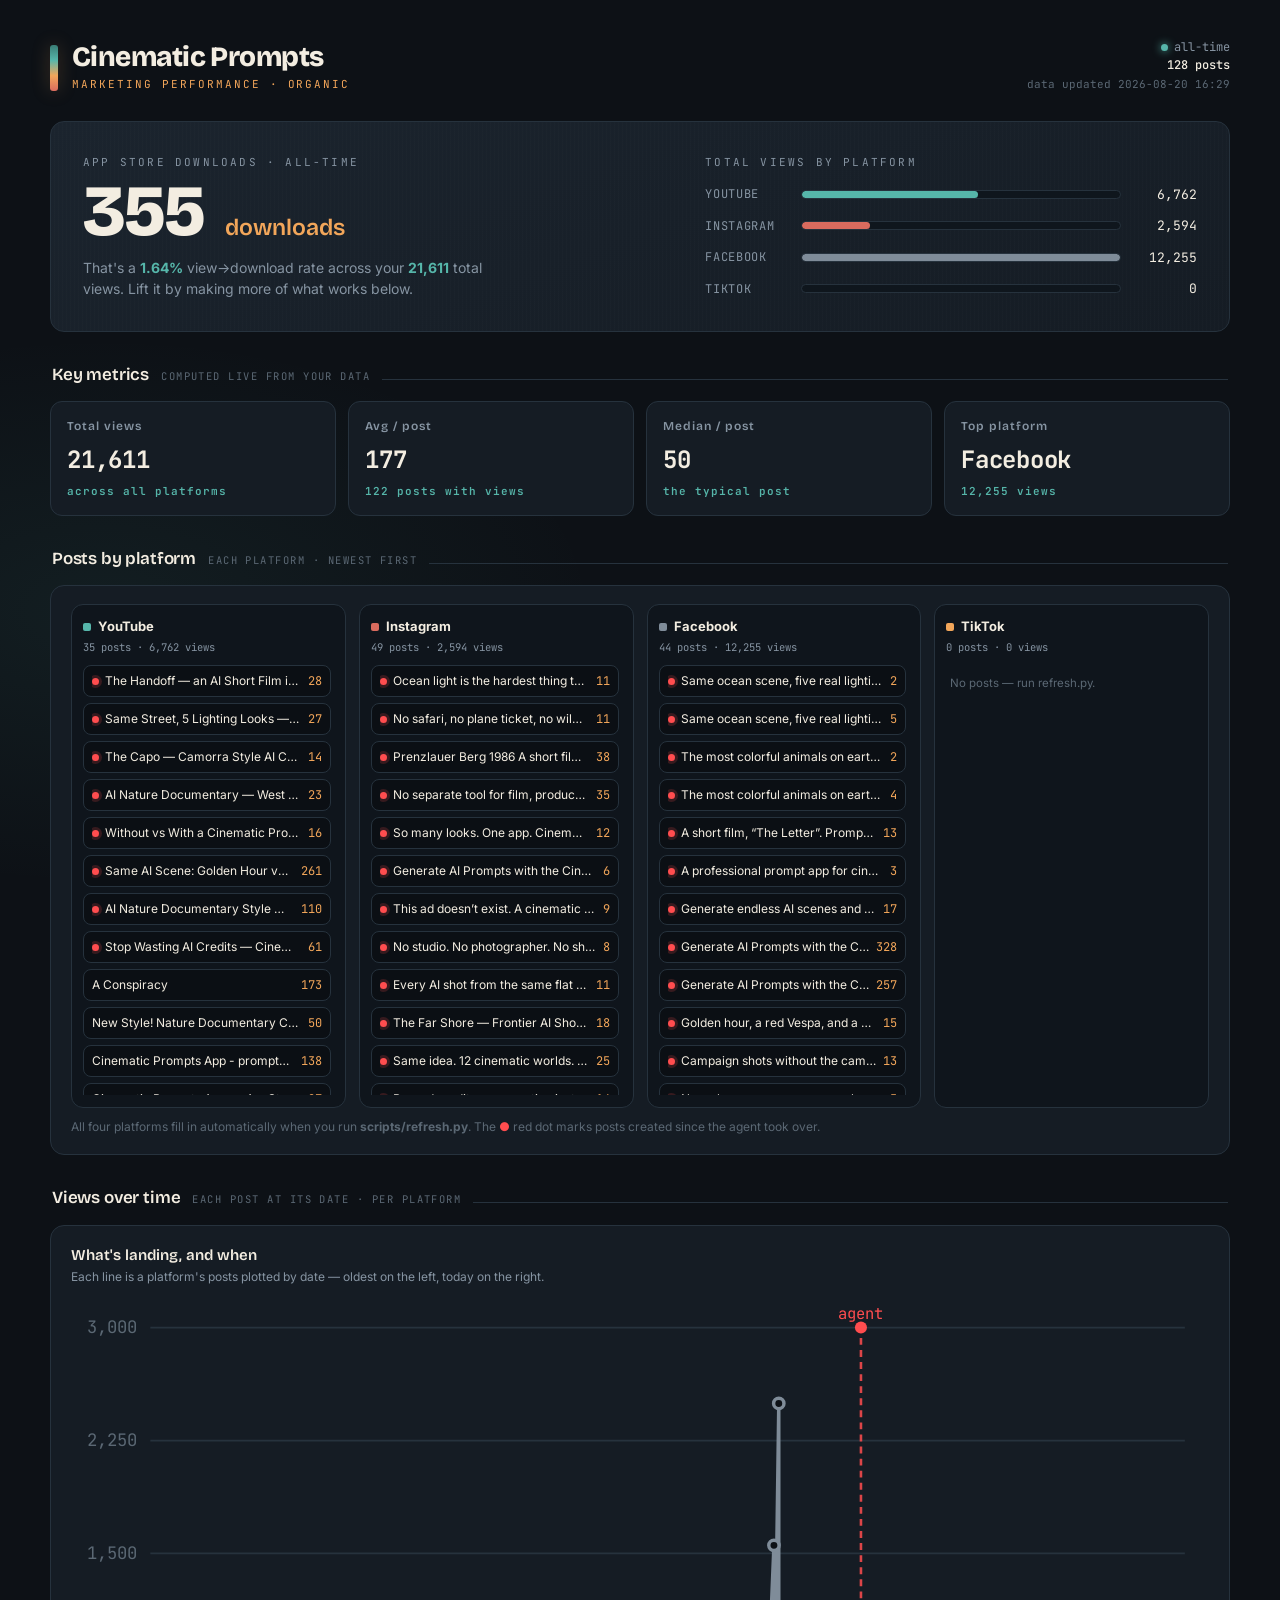
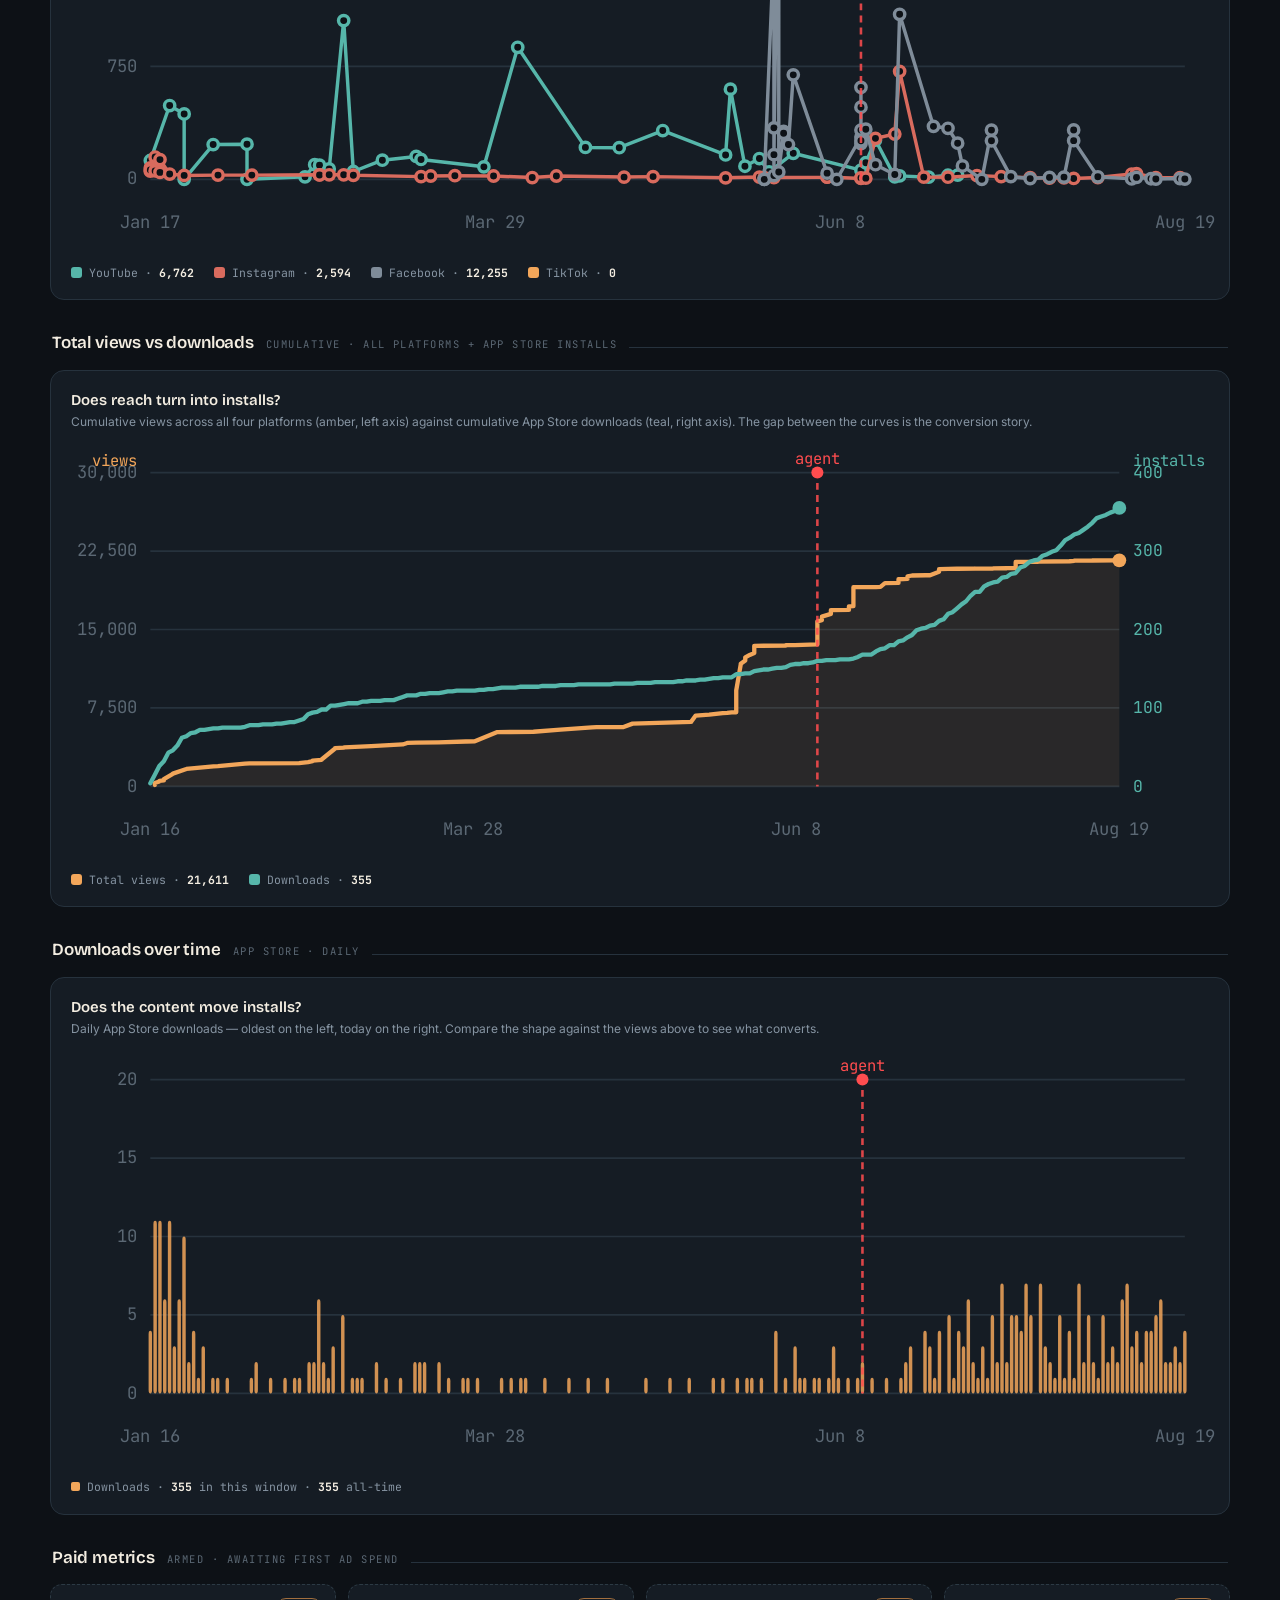
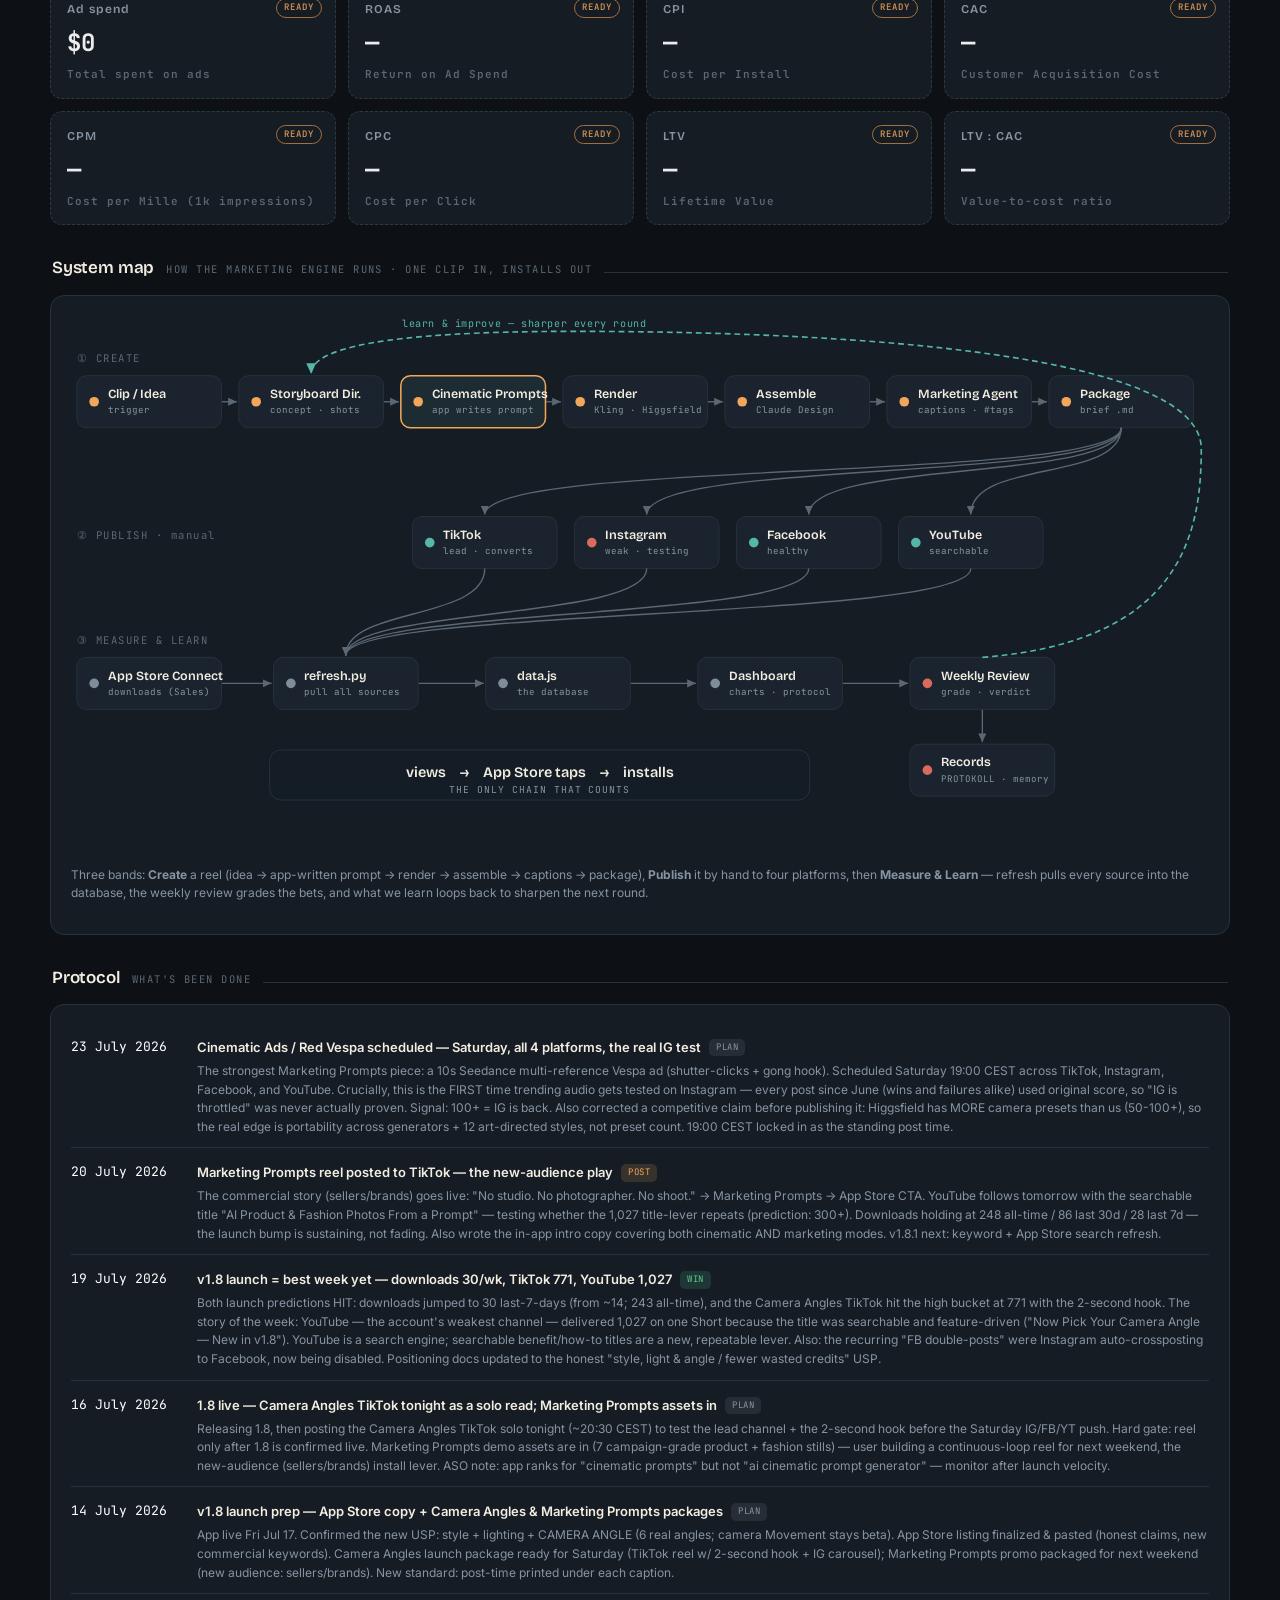
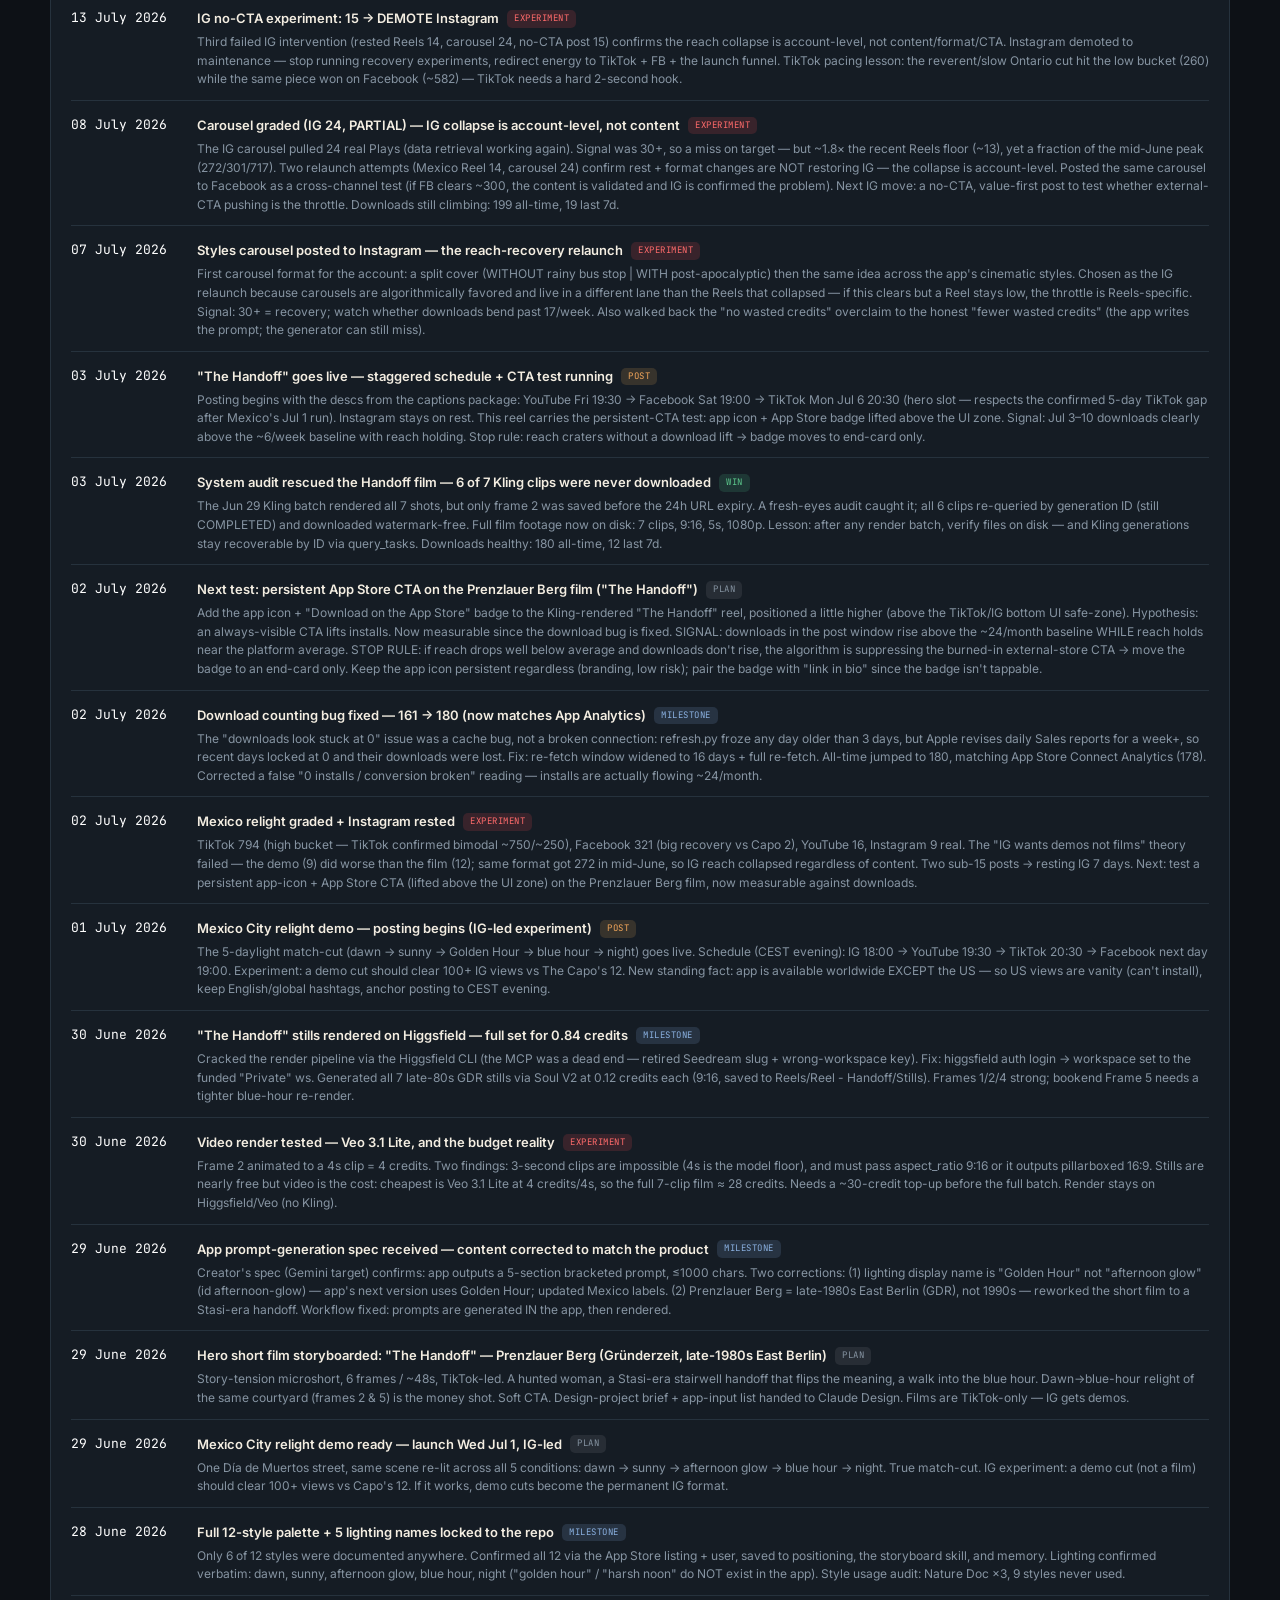
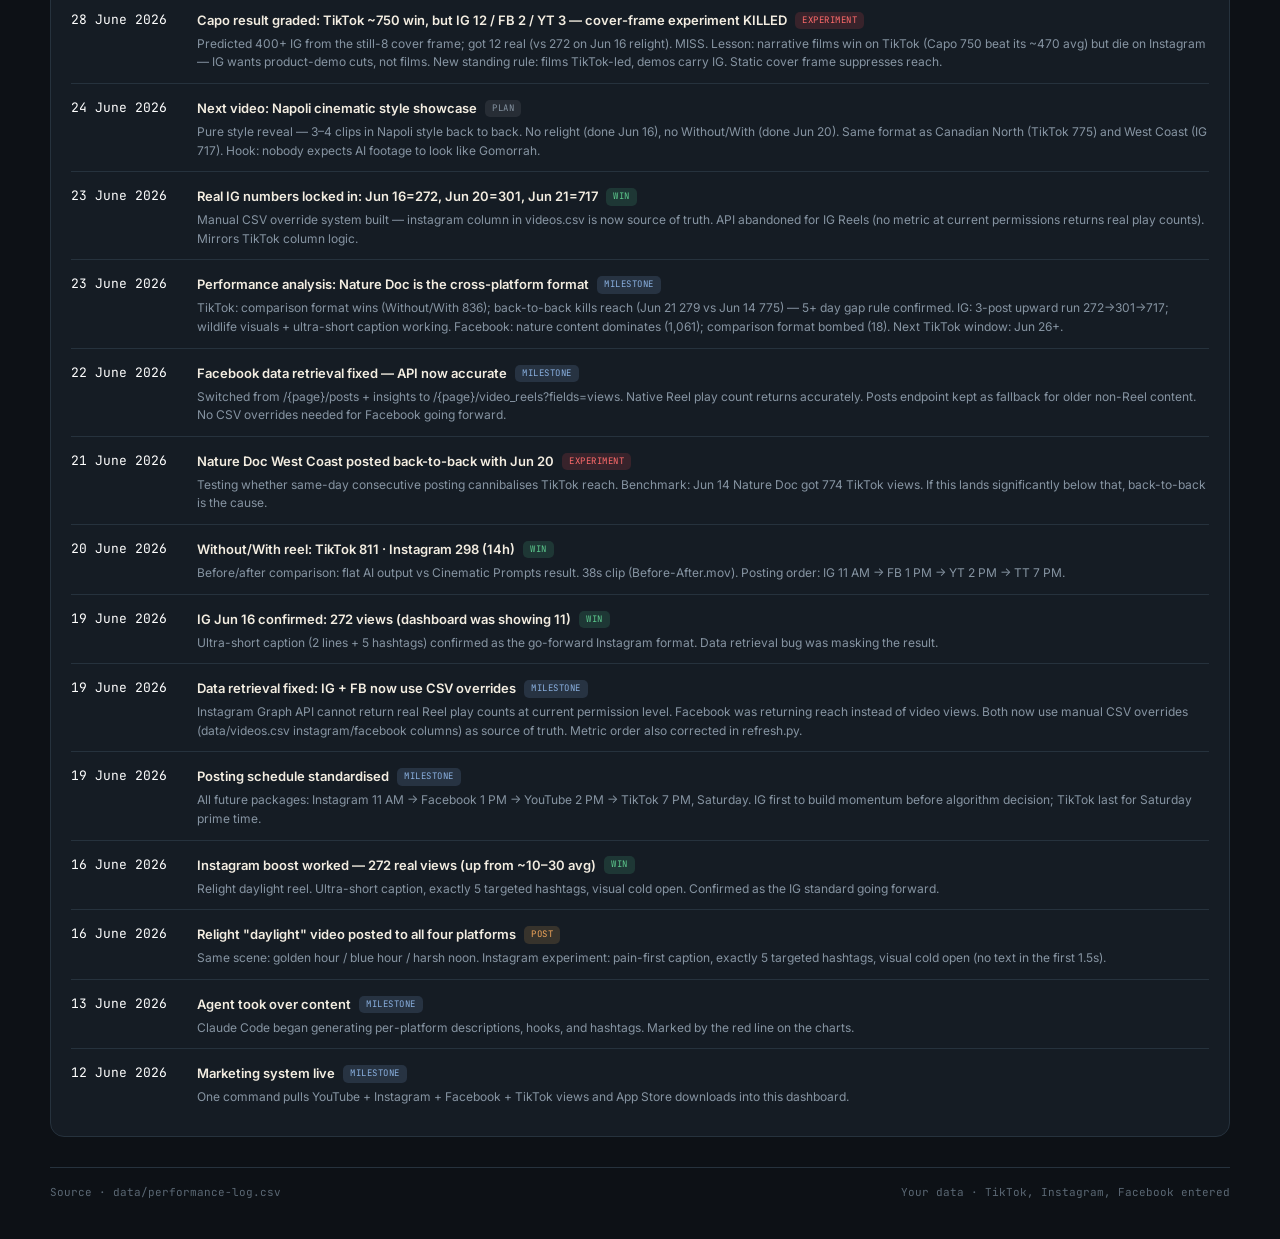
==== dashboard/index.html @ be72d5ee "Add README, test harness, eval loop; fix data-loss and gate bugs Repo groundwork: - README aimed at " ====
<!DOCTYPE html>
<html lang="en">
<head>
<meta charset="UTF-8">
<meta name="viewport" content="width=device-width, initial-scale=1.0">
<title>Cinematic Prompts — Marketing Performance</title>
<link rel="preconnect" href="https://fonts.googleapis.com">
<link rel="preconnect" href="https://fonts.gstatic.com" crossorigin>
<link href="https://fonts.googleapis.com/css2?family=Bricolage+Grotesque:opsz,wght@12..96,400;12..96,600;12..96,800&family=Inter:wght@400;500;600&family=JetBrains+Mono:wght@400;500;700&display=swap" rel="stylesheet">
<style>
  :root{
    --bg:#0d1116;--panel:#151c24;--panel-2:#1b242e;--line:#26323d;
    --ink:#f3ede1;--muted:#8694a2;--faint:#5b6874;
    --amber:#f2a65a;--amber-dim:#bb7e43;--teal:#56b6aa;--teal-dim:#3a7d75;
    --rose:#d96b5e;--grey:#7f8c99;
    --grade-1:#3a7d75;--grade-2:#56b6aa;--grade-3:#f2a65a;--grade-4:#d96b5e;
    --r:14px;
  }
  *{box-sizing:border-box;margin:0;padding:0}
  html{-webkit-text-size-adjust:100%}
  body{
    background:
      radial-gradient(1200px 600px at 78% -10%, rgba(242,166,90,.10), transparent 60%),
      radial-gradient(900px 500px at 8% 8%, rgba(86,182,170,.08), transparent 55%),
      var(--bg);
    color:var(--ink);font-family:"Inter",system-ui,sans-serif;line-height:1.5;
    min-height:100vh;padding:clamp(16px,3vw,40px);
  }
  .wrap{max-width:1180px;margin:0 auto}

  .topbar{display:flex;align-items:flex-end;justify-content:space-between;flex-wrap:wrap;gap:18px;margin-bottom:28px}
  .brand{display:flex;align-items:center;gap:14px}
  .grade-strip{width:8px;height:46px;border-radius:3px;background:linear-gradient(var(--grade-1),var(--grade-2),var(--grade-3),var(--grade-4));box-shadow:0 0 18px rgba(242,166,90,.25)}
  .brand h1{font-family:"Bricolage Grotesque",sans-serif;font-weight:800;font-size:clamp(20px,3vw,28px);letter-spacing:-.02em;line-height:1}
  .brand .sub{font-family:"JetBrains Mono",monospace;font-size:11px;letter-spacing:.18em;text-transform:uppercase;color:var(--amber);margin-top:5px}
  .range{font-family:"JetBrains Mono",monospace;font-size:12px;color:var(--muted);text-align:right}
  .range b{color:var(--ink);font-weight:500}
  .range .dot{display:inline-block;width:7px;height:7px;border-radius:50%;background:var(--teal);margin-right:6px;box-shadow:0 0 8px var(--teal)}

  .hero{background:linear-gradient(160deg,var(--panel-2),var(--panel));border:1px solid var(--line);border-radius:var(--r);padding:clamp(20px,3vw,32px);margin-bottom:18px;position:relative;overflow:hidden}
  .hero::after{content:"";position:absolute;inset:0;background:repeating-linear-gradient(90deg,transparent,transparent 3px,rgba(255,255,255,.012) 3px,rgba(255,255,255,.012) 4px);pointer-events:none}
  .hero-grid{display:grid;grid-template-columns:1.2fr 1fr;gap:32px;align-items:center;position:relative;z-index:1}
  .hero-label{font-family:"JetBrains Mono",monospace;font-size:11px;letter-spacing:.2em;text-transform:uppercase;color:var(--muted);margin-bottom:8px}
  .hero-big{font-family:"Bricolage Grotesque",sans-serif;font-weight:800;font-size:clamp(40px,7vw,72px);line-height:.92;letter-spacing:-.03em;display:flex;align-items:baseline;gap:.3em}
  .dl-input{width:auto;min-width:2ch;background:transparent;border:none;border-bottom:2px dashed var(--amber-dim);color:var(--ink);font-family:inherit;font-weight:800;font-size:1em;letter-spacing:-.03em;padding:0 .05em 2px;outline:none;field-sizing:content;max-width:5ch}
  .dl-input:focus{border-bottom-color:var(--amber)}
  .hero-big .unit{font-size:.32em;color:var(--amber);font-weight:600;letter-spacing:0}
  .hero-note{color:var(--muted);font-size:14px;margin-top:12px;max-width:46ch}
  .hero-note b{color:var(--teal)}
  .hero-note .viral{color:var(--amber)}
  .meter{display:flex;flex-direction:column;gap:12px}
  .meter-row{display:grid;grid-template-columns:84px 1fr 64px;align-items:center;gap:12px}
  .meter-row .name{font-family:"JetBrains Mono",monospace;font-size:12px;color:var(--muted);text-transform:uppercase;letter-spacing:.06em}
  .track{height:9px;border-radius:6px;background:#0f161d;border:1px solid var(--line);overflow:hidden;position:relative}
  .fill{height:100%;width:0;border-radius:6px;transition:width .7s cubic-bezier(.2,.7,.2,1)}
  .meter-row .val{font-family:"JetBrains Mono",monospace;font-size:13px;text-align:right;color:var(--ink)}

  .head{display:flex;align-items:baseline;gap:12px;margin:30px 2px 14px;flex-wrap:wrap}
  .head h2{font-family:"Bricolage Grotesque",sans-serif;font-weight:600;font-size:17px;letter-spacing:-.01em}
  .head .tag{font-family:"JetBrains Mono",monospace;font-size:10.5px;letter-spacing:.14em;text-transform:uppercase;color:var(--faint)}
  .head .rule{flex:1;height:1px;background:var(--line);min-width:20px}

  .kpis{display:grid;grid-template-columns:repeat(4,1fr);gap:12px}
  .kpi{background:var(--panel);border:1px solid var(--line);border-radius:12px;padding:15px 16px;position:relative}
  .kpi .k{font-size:12px;color:var(--muted)}
  .kpi .v{font-family:"JetBrains Mono",monospace;font-weight:700;font-size:24px;margin-top:7px;letter-spacing:-.01em}
  .kpi .d{font-family:"JetBrains Mono",monospace;font-size:11px;margin-top:5px;color:var(--teal)}
  .kpi.armed{border-style:dashed;border-color:#2c3a44}
  .kpi.armed .v{color:#ececec}
  .badge{font-family:"JetBrains Mono",monospace;font-size:9px;letter-spacing:.12em;text-transform:uppercase;color:var(--amber);border:1px solid var(--amber-dim);border-radius:20px;padding:2px 7px;position:absolute;top:13px;right:13px;opacity:.85}

  /* table */
  .card{background:var(--panel);border:1px solid var(--line);border-radius:var(--r);padding:18px 20px}
  .tbl-wrap{overflow-x:auto}
  table{width:100%;border-collapse:collapse;min-width:560px}
  th{font-family:"JetBrains Mono",monospace;font-size:10.5px;letter-spacing:.08em;text-transform:uppercase;color:var(--muted);text-align:right;padding:0 8px 10px;font-weight:500}
  th.lbl{text-align:left}
  th .swatch{display:inline-block;width:8px;height:8px;border-radius:2px;margin-right:6px;vertical-align:middle}
  td{padding:4px 8px;border-top:1px solid var(--line)}
  td.lbl{font-size:13px;color:var(--ink);white-space:nowrap}
  td input{width:84px;background:#0f161d;border:1px solid var(--line);border-radius:7px;color:var(--ink);font-family:"JetBrains Mono",monospace;font-size:13px;text-align:right;padding:6px 8px;outline:none}
  td input:focus{border-color:var(--amber);background:#121a22}
  td input.txt{width:128px;text-align:left;font-family:"Inter",sans-serif;font-size:12.5px}
  td input.dt{width:140px;font-family:"JetBrains Mono",monospace;font-size:11.5px;color-scheme:dark}
  td.rm{text-align:center;width:30px}
  .rmbtn{background:none;border:none;color:var(--faint);font-size:16px;cursor:pointer;line-height:1;padding:4px}
  .rmbtn:hover{color:var(--rose)}
  tfoot td{border-top:2px solid var(--line);padding-top:10px;font-family:"JetBrains Mono",monospace;font-weight:700;font-size:13px;text-align:right;color:var(--amber)}
  tfoot td.lbl{color:var(--muted);font-weight:500;text-align:left;letter-spacing:.06em;text-transform:uppercase;font-size:11px}
  .tbl-actions{display:flex;gap:10px;margin-top:14px;flex-wrap:wrap}
  .btn{font-family:"JetBrains Mono",monospace;font-size:12px;letter-spacing:.04em;background:#0f161d;border:1px solid var(--line);color:var(--ink);border-radius:8px;padding:8px 14px;cursor:pointer;transition:border-color .15s,color .15s}
  .btn:hover{border-color:var(--amber);color:var(--amber)}
  .btn.ghost:hover{border-color:var(--teal);color:var(--teal)}
  .hint{font-size:12px;color:var(--faint);margin-top:10px}

  /* ---- per-platform columns ---- */
  .platforms{display:grid;grid-template-columns:repeat(4,1fr);gap:13px}
  .platform-col{background:#0f151c;border:1px solid var(--line);border-radius:12px;padding:12px 11px;min-width:0;display:flex;flex-direction:column}
  .platform-col .swatch{display:inline-block;width:8px;height:8px;border-radius:2px;margin-right:7px;vertical-align:middle}
  .pc-head{font-weight:700;font-size:13px;color:var(--ink);display:flex;align-items:center}
  .pc-total{font-family:"JetBrains Mono",monospace;font-size:10.5px;color:var(--muted);margin:3px 0 10px}
  .pc-list{display:flex;flex-direction:column;gap:6px;max-height:430px;overflow-y:auto;padding-right:3px}
  .pc-list::-webkit-scrollbar{width:7px}
  .pc-list::-webkit-scrollbar-thumb{background:var(--line);border-radius:4px}
  .pc-row{display:flex;align-items:center;justify-content:space-between;gap:7px;background:#0b0f14;border:1px solid var(--line);border-radius:8px;padding:6px 8px}
  .pc-name{font-size:12px;color:var(--ink);overflow:hidden;text-overflow:ellipsis;white-space:nowrap;min-width:0}
  .claude-dot{display:inline-block;width:7px;height:7px;border-radius:50%;background:#ff4d4f;margin-right:6px;flex:none;box-shadow:0 0 0 3px rgba(255,77,79,.18)}
  .pc-views{font-family:"JetBrains Mono",monospace;font-size:12px;color:var(--amber);flex:none}
  .pc-empty{font-size:11.5px;color:var(--faint);padding:10px 4px;line-height:1.5}
  .pc-row.tt{flex-wrap:wrap;gap:5px}
  .pc-row.tt input{background:#0f161d;border:1px solid var(--line);border-radius:6px;color:var(--ink);font-family:"Inter",sans-serif;font-size:11.5px;padding:5px 6px;outline:none}
  .pc-row.tt input:focus{border-color:var(--amber)}
  .pc-row.tt .tt-name{flex:1 1 100%;min-width:0}
  .pc-row.tt .tt-date{flex:1 1 60%;font-family:"JetBrains Mono",monospace;font-size:10.5px;color-scheme:dark}
  .pc-row.tt .tt-views{flex:1 1 28%;text-align:right;font-family:"JetBrains Mono",monospace;color:var(--amber)}
  .pc-row.tt .rmbtn{flex:none}
  @media(max-width:820px){.platforms{grid-template-columns:repeat(2,1fr)}}
  @media(max-width:480px){.platforms{grid-template-columns:1fr}}

  /* ---- protocol / activity log ---- */
  .protocol{display:flex;flex-direction:column}
  .pe{display:grid;grid-template-columns:112px 1fr;gap:14px;padding:11px 0;border-bottom:1px solid var(--line)}
  .pe:last-child{border-bottom:none}
  .pe-date{font-family:"JetBrains Mono",monospace;font-size:13px;color:#fff;padding-top:3px}
  .pe-title{font-size:13px;color:var(--ink);font-weight:600}
  .pe-detail{font-size:12px;color:var(--muted);margin-top:4px;line-height:1.55}
  .pe-tag{display:inline-block;font-family:"JetBrains Mono",monospace;font-size:9px;text-transform:uppercase;letter-spacing:.06em;padding:2px 7px;border-radius:5px;margin-left:8px;vertical-align:middle}
  .pe-tag.post{background:rgba(245,180,90,.15);color:var(--amber)}
  .pe-tag.win{background:rgba(80,200,140,.16);color:#5cc88c}
  .pe-tag.experiment{background:rgba(255,77,79,.15);color:#ff6b6b}
  .pe-tag.milestone{background:rgba(130,170,224,.16);color:#8ab0e0}
  .pe-tag.plan{background:rgba(160,160,170,.13);color:var(--muted)}

  .card h3{font-family:"Bricolage Grotesque",sans-serif;font-weight:600;font-size:15px;margin-bottom:2px}
  .card .cap{font-size:12px;color:var(--muted);margin-bottom:14px}
  .legend{display:flex;gap:20px;flex-wrap:wrap;margin-top:12px}
  .legend span{font-family:"JetBrains Mono",monospace;font-size:11.5px;color:var(--muted);display:flex;align-items:center;gap:7px}
  .legend i{width:11px;height:11px;border-radius:3px;display:inline-block;flex:none}
  .legend b{color:var(--ink);font-weight:700}
  .chart-head{display:flex;justify-content:space-between;align-items:flex-start;gap:16px;flex-wrap:wrap}
  .toggle{display:flex;align-items:center;gap:8px;font-family:"JetBrains Mono",monospace;font-size:11px;color:var(--muted);cursor:pointer;user-select:none;white-space:nowrap}
  .toggle input{appearance:none;width:34px;height:18px;background:#0f161d;border:1px solid var(--line);border-radius:20px;position:relative;cursor:pointer;transition:background .2s}
  .toggle input:checked{background:var(--amber-dim);border-color:var(--amber)}
  .toggle input::after{content:"";position:absolute;top:1px;left:1px;width:14px;height:14px;border-radius:50%;background:var(--muted);transition:transform .2s}
  .toggle input:checked::after{transform:translateX(16px);background:var(--ink)}
  svg{display:block;width:100%;overflow:visible}
  .axis{font-family:"JetBrains Mono",monospace;font-size:10px;fill:var(--faint)}
  .gridline{stroke:var(--line);stroke-width:1}

  footer{margin-top:30px;padding-top:16px;border-top:1px solid var(--line);font-family:"JetBrains Mono",monospace;font-size:11px;color:var(--faint);display:flex;justify-content:space-between;flex-wrap:wrap;gap:8px}

  .rev{opacity:0;transform:translateY(14px);transition:opacity .6s ease,transform .6s ease}
  .rev.in{opacity:1;transform:none}
  @media (max-width:880px){.hero-grid{grid-template-columns:1fr;gap:24px}.kpis{grid-template-columns:repeat(2,1fr)}}
  @media (prefers-reduced-motion:reduce){.rev{transition:none;opacity:1;transform:none}.fill{transition:none}}
</style>
</head>
<body>
<div class="wrap">

  <div class="topbar rev">
    <div class="brand">
      <div class="grade-strip"></div>
      <div><h1>Cinematic Prompts</h1><div class="sub">Marketing Performance · Organic</div></div>
    </div>
    <div class="range"><div><span class="dot"></span>all-time</div><div><b id="vidCount">10 videos</b></div><div id="updated" style="color:var(--faint);font-size:11px;margin-top:2px"></div></div>
  </div>

  <!-- HERO -->
  <div class="hero rev">
    <div class="hero-grid">
      <div>
        <div class="hero-label">App Store downloads · all-time</div>
        <div class="hero-big"><span id="dlNum">0</span><span class="unit">downloads</span></div>
        <div class="hero-note" id="heroNote">Auto-pulled from App Store Connect Sales &amp; Trends via <b>refresh.py</b> — matches the App Analytics total. Everything below is your video views; the job is turning those into downloads.</div>
      </div>
      <div>
        <div class="hero-label" style="margin-bottom:14px">Total views by platform</div>
        <div class="meter" id="meter"></div>
      </div>
    </div>
  </div>

  <!-- KPIs -->
  <div class="head rev"><h2>Key metrics</h2><span class="tag">computed live from your data</span><div class="rule"></div></div>
  <div class="kpis rev" id="kpis"></div>

  <!-- PLATFORM COLUMNS -->
  <div class="head rev"><h2>Posts by platform</h2><span class="tag">each platform · newest first</span><div class="rule"></div></div>
  <div class="card rev">
    <div class="platforms" id="platforms"></div>
    <div class="hint">All four platforms fill in automatically when you run <b>scripts/refresh.py</b>. The <span style="color:#ff4d4f">●</span> red dot marks posts created since the agent took over.</div>
  </div>

  <!-- VIEWS TIMELINE -->
  <div class="head rev"><h2>Views over time</h2><span class="tag">each post at its date · per platform</span><div class="rule"></div></div>
  <div class="card rev">
    <h3>What's landing, and when</h3>
    <div class="cap" id="tlCap">Each line is a platform's posts plotted by date — oldest on the left, today on the right.</div>
    <svg id="timeline" viewBox="0 0 660 320" role="img" aria-label="Views over time"></svg>
    <div class="legend" id="tlLegend"></div>
  </div>

  <!-- TOTAL VIEWS -->
  <div class="head rev"><h2>Total views vs downloads</h2><span class="tag">cumulative · all platforms + App Store installs</span><div class="rule"></div></div>
  <div class="card rev">
    <h3>Does reach turn into installs?</h3>
    <div class="cap">Cumulative views across all four platforms (amber, left axis) against cumulative App Store downloads (teal, right axis). The gap between the curves is the conversion story.</div>
    <svg id="totalViews" viewBox="0 0 660 240" role="img" aria-label="Total views over time"></svg>
    <div class="legend" id="tvLegend"></div>
  </div>

  <!-- DOWNLOADS TIMELINE -->
  <div class="head rev"><h2>Downloads over time</h2><span class="tag">App Store · daily</span><div class="rule"></div></div>
  <div class="card rev">
    <h3>Does the content move installs?</h3>
    <div class="cap">Daily App Store downloads — oldest on the left, today on the right. Compare the shape against the views above to see what converts.</div>
    <svg id="dlChart" viewBox="0 0 660 240" role="img" aria-label="Downloads over time"></svg>
    <div class="legend" id="dlLegend"></div>
  </div>

  <!-- PAID READINESS -->
  <div class="head rev"><h2>Paid metrics</h2><span class="tag">armed · awaiting first ad spend</span><div class="rule"></div></div>
  <div class="kpis rev" id="paidKpis"></div>

  <!-- SYSTEM MAP -->
  <div class="head rev"><h2>System map</h2><span class="tag">how the marketing engine runs · one clip in, installs out</span><div class="rule"></div></div>
  <div class="card rev" style="overflow-x:auto">
    <svg viewBox="0 0 1180 560" style="width:100%;min-width:880px;height:auto;display:block" xmlns="http://www.w3.org/2000/svg" role="img" aria-label="n8n-style system map of the marketing engine">
      <style>
        .nb{fill:var(--panel-2);stroke:var(--line);stroke-width:1}
        .nb-hi{fill:#1d2b33;stroke:var(--amber);stroke-width:1.6}
        .nt{fill:var(--ink);font-family:"Bricolage Grotesque",sans-serif;font-weight:600;font-size:13px}
        .ns{fill:var(--muted);font-family:"JetBrains Mono",monospace;font-size:9.5px}
        .lane{fill:var(--faint);font-family:"JetBrains Mono",monospace;font-size:11px;letter-spacing:.14em}
        .edge{fill:none;stroke:var(--faint);stroke-width:1.4}
        .loop{fill:none;stroke:var(--teal);stroke-width:1.7;stroke-dasharray:6 4}
        .looptxt{fill:var(--teal);font-family:"JetBrains Mono",monospace;font-size:10.5px;letter-spacing:.06em}
        .kpi{fill:var(--ink);font-family:"Bricolage Grotesque",sans-serif;font-weight:600;font-size:15px}
        .kpis{fill:var(--muted);font-family:"JetBrains Mono",monospace;font-size:10px;letter-spacing:.1em}
      </style>
      <defs>
        <marker id="arw" markerWidth="9" markerHeight="9" refX="6.5" refY="3" orient="auto"><path d="M0,0 L6.5,3 L0,6 Z" fill="var(--faint)"/></marker>
        <marker id="arwT" markerWidth="10" markerHeight="10" refX="6.5" refY="3" orient="auto"><path d="M0,0 L6.5,3 L0,6 Z" fill="var(--teal)"/></marker>
      </defs>

      <!-- lane labels -->
      <text class="lane" x="6" y="50">① CREATE</text>
      <text class="lane" x="6" y="233">② PUBLISH · manual</text>
      <text class="lane" x="6" y="342">③ MEASURE &amp; LEARN</text>

      <!-- ===== band 1: CREATE (y=64) edges first ===== -->
      <line class="edge" x1="156" y1="91" x2="172" y2="91" marker-end="url(#arw)"/>
      <line class="edge" x1="324" y1="91" x2="340" y2="91" marker-end="url(#arw)"/>
      <line class="edge" x1="492" y1="91" x2="508" y2="91" marker-end="url(#arw)"/>
      <line class="edge" x1="660" y1="91" x2="676" y2="91" marker-end="url(#arw)"/>
      <line class="edge" x1="828" y1="91" x2="844" y2="91" marker-end="url(#arw)"/>
      <line class="edge" x1="996" y1="91" x2="1012" y2="91" marker-end="url(#arw)"/>

      <!-- band 1 nodes -->
      <g><rect class="nb" x="6" y="64" width="150" height="54" rx="10"/><circle cx="24" cy="91" r="5" fill="var(--amber)"/><text class="nt" x="38" y="87">Clip / Idea</text><text class="ns" x="38" y="103">trigger</text></g>
      <g><rect class="nb" x="174" y="64" width="150" height="54" rx="10"/><circle cx="192" cy="91" r="5" fill="var(--amber)"/><text class="nt" x="206" y="87">Storyboard Dir.</text><text class="ns" x="206" y="103">concept · shots</text></g>
      <g><rect class="nb-hi" x="342" y="64" width="150" height="54" rx="10"/><circle cx="360" cy="91" r="5" fill="var(--amber)"/><text class="nt" x="374" y="87">Cinematic Prompts</text><text class="ns" x="374" y="103">app writes prompt</text></g>
      <g><rect class="nb" x="510" y="64" width="150" height="54" rx="10"/><circle cx="528" cy="91" r="5" fill="var(--amber)"/><text class="nt" x="542" y="87">Render</text><text class="ns" x="542" y="103">Kling · Higgsfield</text></g>
      <g><rect class="nb" x="678" y="64" width="150" height="54" rx="10"/><circle cx="696" cy="91" r="5" fill="var(--amber)"/><text class="nt" x="710" y="87">Assemble</text><text class="ns" x="710" y="103">Claude Design</text></g>
      <g><rect class="nb" x="846" y="64" width="150" height="54" rx="10"/><circle cx="864" cy="91" r="5" fill="var(--amber)"/><text class="nt" x="878" y="87">Marketing Agent</text><text class="ns" x="878" y="103">captions · #tags</text></g>
      <g><rect class="nb" x="1014" y="64" width="150" height="54" rx="10"/><circle cx="1032" cy="91" r="5" fill="var(--amber)"/><text class="nt" x="1046" y="87">Package</text><text class="ns" x="1046" y="103">brief .md</text></g>

      <!-- Package -> platforms fan-out -->
      <path class="edge" d="M1089,118 C1089,175 429,150 429,208" marker-end="url(#arw)"/>
      <path class="edge" d="M1089,118 C1089,175 597,150 597,208" marker-end="url(#arw)"/>
      <path class="edge" d="M1089,118 C1089,175 765,150 765,208" marker-end="url(#arw)"/>
      <path class="edge" d="M1089,118 C1089,175 933,150 933,208" marker-end="url(#arw)"/>

      <!-- band 2 nodes (y=210) -->
      <g><rect class="nb" x="354" y="210" width="150" height="54" rx="10"/><circle cx="372" cy="237" r="5" fill="var(--teal)"/><text class="nt" x="386" y="233">TikTok</text><text class="ns" x="386" y="249">lead · converts</text></g>
      <g><rect class="nb" x="522" y="210" width="150" height="54" rx="10"/><circle cx="540" cy="237" r="5" fill="var(--rose)"/><text class="nt" x="554" y="233">Instagram</text><text class="ns" x="554" y="249">weak · testing</text></g>
      <g><rect class="nb" x="690" y="210" width="150" height="54" rx="10"/><circle cx="708" cy="237" r="5" fill="var(--teal)"/><text class="nt" x="722" y="233">Facebook</text><text class="ns" x="722" y="249">healthy</text></g>
      <g><rect class="nb" x="858" y="210" width="150" height="54" rx="10"/><circle cx="876" cy="237" r="5" fill="var(--teal)"/><text class="nt" x="890" y="233">YouTube</text><text class="ns" x="890" y="249">searchable</text></g>

      <!-- platforms -> refresh.py fan-in -->
      <path class="edge" d="M429,264 C429,318 285,304 285,354" marker-end="url(#arw)"/>
      <path class="edge" d="M597,264 C597,318 285,304 285,354" marker-end="url(#arw)"/>
      <path class="edge" d="M765,264 C765,318 285,304 285,354" marker-end="url(#arw)"/>
      <path class="edge" d="M933,264 C933,318 285,304 285,354" marker-end="url(#arw)"/>

      <!-- measure linear edges -->
      <line class="edge" x1="156" y1="383" x2="208" y2="383" marker-end="url(#arw)"/>
      <line class="edge" x1="360" y1="383" x2="428" y2="383" marker-end="url(#arw)"/>
      <line class="edge" x1="580" y1="383" x2="648" y2="383" marker-end="url(#arw)"/>
      <line class="edge" x1="800" y1="383" x2="868" y2="383" marker-end="url(#arw)"/>
      <line class="edge" x1="945" y1="410" x2="945" y2="444" marker-end="url(#arw)"/>

      <!-- band 3 nodes (y=356) -->
      <g><rect class="nb" x="6" y="356" width="150" height="54" rx="10"/><circle cx="24" cy="383" r="5" fill="var(--grey)"/><text class="nt" x="38" y="379">App Store Connect</text><text class="ns" x="38" y="395">downloads (Sales)</text></g>
      <g><rect class="nb" x="210" y="356" width="150" height="54" rx="10"/><circle cx="228" cy="383" r="5" fill="var(--grey)"/><text class="nt" x="242" y="379">refresh.py</text><text class="ns" x="242" y="395">pull all sources</text></g>
      <g><rect class="nb" x="430" y="356" width="150" height="54" rx="10"/><circle cx="448" cy="383" r="5" fill="var(--grey)"/><text class="nt" x="462" y="379">data.js</text><text class="ns" x="462" y="395">the database</text></g>
      <g><rect class="nb" x="650" y="356" width="150" height="54" rx="10"/><circle cx="668" cy="383" r="5" fill="var(--grey)"/><text class="nt" x="682" y="379">Dashboard</text><text class="ns" x="682" y="395">charts · protocol</text></g>
      <g><rect class="nb" x="870" y="356" width="150" height="54" rx="10"/><circle cx="888" cy="383" r="5" fill="var(--rose)"/><text class="nt" x="902" y="379">Weekly Review</text><text class="ns" x="902" y="395">grade · verdict</text></g>
      <g><rect class="nb" x="870" y="446" width="150" height="54" rx="10"/><circle cx="888" cy="473" r="5" fill="var(--rose)"/><text class="nt" x="902" y="469">Records</text><text class="ns" x="902" y="485">PROTOKOLL · memory</text></g>

      <!-- feedback loop: Weekly Review -> back into CREATE -->
      <path class="loop" d="M945,356 C1150,340 1172,230 1172,140 C1172,42 820,18 520,18 C322,18 249,36 249,62" marker-end="url(#arwT)"/>
      <text class="looptxt" x="470" y="13" text-anchor="middle">learn &amp; improve — sharper every round</text>

      <!-- KPI chain ribbon -->
      <rect x="206" y="452" width="560" height="52" rx="12" fill="#141d25" stroke="var(--line)"/>
      <text class="kpi" x="486" y="480" text-anchor="middle">views&#8195;&#8594;&#8195;App Store taps&#8195;&#8594;&#8195;installs</text>
      <text class="kpis" x="486" y="497" text-anchor="middle">THE ONLY CHAIN THAT COUNTS</text>
    </svg>
    <div class="cap" style="margin-top:12px">Three bands: <b>Create</b> a reel (idea → app-written prompt → render → assemble → captions → package), <b>Publish</b> it by hand to four platforms, then <b>Measure &amp; Learn</b> — refresh pulls every source into the database, the weekly review grades the bets, and what we learn loops back to sharpen the next round.</div>
  </div>

  <!-- PROTOCOL / ACTIVITY LOG -->
  <div class="head rev"><h2>Protocol</h2><span class="tag">what's been done</span><div class="rule"></div></div>
  <div class="card rev">
    <div class="protocol" id="protocol"></div>
  </div>

  <footer class="rev">
    <span>Source · data/performance-log.csv</span>
    <span id="footNote">Your data · TikTok, Instagram, Facebook entered</span>
  </footer>
</div>

<!-- saved data (the "database") — written by scripts/refresh.py; safe to keep across index.html updates -->
<script src="data.js" onerror="window.__noData=1"></script>
<script>
const fmt = n => Math.round(n||0).toLocaleString('en-US');
const num = v => (v===null||v===''||v===undefined||isNaN(v)) ? 0 : Number(v);
const sum = a => a.reduce((x,y)=>x+y,0);
const median = a => { if(!a.length) return 0; const s=[...a].sort((x,y)=>x-y); const m=Math.floor(s.length/2); return s.length%2?s[m]:(s[m-1]+s[m])/2; };
const byDateDesc = (a,b)=> String(b.date||'').localeCompare(String(a.date||''));
const esc = s => String(s||'').replace(/&/g,'&amp;').replace(/</g,'&lt;').replace(/>/g,'&gt;').replace(/"/g,'&quot;');

/* ---- data: four independent per-platform lists from data.js (window.DASH) ---- */
const D = window.DASH || {};
let YT = (D.youtube  || []).map(p=>({...p}));
let IG = (D.instagram|| []).map(p=>({...p}));
let FB = (D.facebook || []).map(p=>({...p}));
let TT = (D.tiktok   || []).map(p=>({...p}));
let DOWNLOADS = D.downloads || 0;
let DOWNLOADS_DAILY = D.daily || [];
// Date the agent (Claude) took over content — marked on the downloads chart. Change if your start date differs.
const CLAUDE_START = '2026-06-13';

function updateStamp(){
  const u = document.getElementById('updated'); if(!u) return;
  if (D.updated) u.textContent = 'data updated ' + D.updated.replace('T',' ').slice(0,16);
  else u.textContent = 'no data yet — run refresh.py';
}

const PLATS = [
  {key:'youtube',   label:'YouTube',   color:'var(--teal)',  list:()=>YT, editable:false},
  {key:'instagram', label:'Instagram', color:'var(--rose)',  list:()=>IG, editable:false},
  {key:'facebook',  label:'Facebook',  color:'var(--grey)',  list:()=>FB, editable:false},
  {key:'tiktok',    label:'TikTok',    color:'var(--amber)', list:()=>TT, editable:false},
];

/* ---------- render the four platform columns (newest first) ---------- */
function renderPlatforms(){
  const host = document.getElementById('platforms');
  host.innerHTML = PLATS.map(P=>{
    const list = [...P.list()].sort(byDateDesc);
    const total = sum(P.list().map(p=>num(p.views)));
    const rows = list.length ? list.map(p=>{
        const isNew = (p.date||'') >= CLAUDE_START;
        return `<div class="pc-row">
          <span class="pc-name" title="${esc(p.name)}${isNew?' — posted since the agent took over':''}">${isNew?'<span class="claude-dot"></span>':''}${esc(p.name) || '<i style="color:var(--faint)">(untitled)</i>'}</span>
          <span class="pc-views">${p.views==null ? '—' : fmt(p.views)}</span>
        </div>`;
      }).join('') : `<div class="pc-empty">No posts — run refresh.py.</div>`;
    return `<div class="platform-col">
      <div class="pc-head"><span class="swatch" style="background:${P.color}"></span>${P.label}</div>
      <div class="pc-total">${list.length} posts · ${fmt(total)} views</div>
      <div class="pc-list">${rows}</div>
    </div>`;
  }).join('');
}

/* ---------- recompute hero / meter / KPIs / timeline ---------- */
function recompute(){
  const tot = {
    youtube:   sum(YT.map(p=>num(p.views))),
    instagram: sum(IG.map(p=>num(p.views))),
    facebook:  sum(FB.map(p=>num(p.views))),
    tiktok:    sum(TT.map(p=>num(p.views))),
  };
  const grand = tot.youtube+tot.instagram+tot.facebook+tot.tiktok;
  const allViews = [...YT,...IG,...FB,...TT].map(p=>num(p.views)).filter(x=>x>0);
  const postCount = allViews.length;
  const med = median(allViews);
  const avg = postCount ? grand/postCount : 0;
  const totalPosts = YT.length+IG.length+FB.length+TT.length;
  document.getElementById('vidCount').textContent = totalPosts + ' posts';

  // hero downloads + conversion (all-time)
  const dl = DOWNLOADS || 0;
  const conv = grand ? (dl/grand*100) : 0;
  document.getElementById('dlNum').textContent = fmt(dl);
  document.getElementById('heroNote').innerHTML = dl>0
    ? `That's a <b>${conv.toFixed(2)}%</b> view→download rate across your <b>${fmt(grand)}</b> total views. Lift it by making more of what works below.`
    : `Run <b>scripts/refresh.py</b> to pull your downloads. Everything below is your <b>${fmt(grand)}</b> views — the job is turning those into downloads.`;

  // meter (platform totals)
  const meterData={YouTube:tot.youtube,Instagram:tot.instagram,Facebook:tot.facebook,TikTok:tot.tiktok};
  const mcolors={YouTube:'var(--teal)',Instagram:'var(--rose)',Facebook:'var(--grey)',TikTok:'var(--amber)'};
  const mmax=Math.max(...Object.values(meterData),1);
  document.getElementById('meter').innerHTML=Object.entries(meterData).map(([p,val])=>`
    <div class="meter-row"><span class="name">${p}</span>
    <div class="track"><div class="fill" style="width:${(val/mmax*100).toFixed(1)}%;background:${mcolors[p]}"></div></div>
    <span class="val">${fmt(val)}</span></div>`).join('');

  // KPIs
  const top=Object.entries(tot).sort((a,b)=>b[1]-a[1])[0];
  const topName={tiktok:'TikTok',instagram:'Instagram',facebook:'Facebook',youtube:'YouTube'}[top[0]];
  const kpis=[
    {k:'Total views',v:fmt(grand),d:'across all platforms'},
    {k:'Avg / post',v:fmt(avg),d:`${postCount} posts with views`},
    {k:'Median / post',v:fmt(med),d:'the typical post'},
    {k:'Top platform',v:topName,d:fmt(top[1])+' views'},
  ];
  document.getElementById('kpis').innerHTML=kpis.map(x=>`
    <div class="kpi"><div class="k">${x.k}</div><div class="v">${x.v}</div><div class="d">${x.d}</div></div>`).join('');

  drawTimeline();
  drawTotalViews();
  drawDownloads();
}

/* ---------- views timeline: a line per platform (oldest left → today right) ---------- */
function drawTimeline(){
  const svg=document.getElementById('timeline');
  const W=660,H=320,pad={l:46,r:14,t:16,b:42}, iw=W-pad.l-pad.r, ih=H-pad.t-pad.b;
  const parse=s=>{const d=Date.parse(s);return isNaN(d)?null:d;};
  const series=[['YouTube',YT,'var(--teal)'],['Instagram',IG,'var(--rose)'],['Facebook',FB,'var(--grey)'],['TikTok',TT,'var(--amber)']];
  const seriesPts=series.map(([name,list,col])=>({name,col,
    pts:list.map(p=>({ts:parse(p.date),v:num(p.views)})).filter(p=>p.ts!=null).sort((a,b)=>a.ts-b.ts)}));
  const allTs=seriesPts.flatMap(s=>s.pts.map(p=>p.ts));
  if(!allTs.length){
    svg.innerHTML=`<text x="${W/2}" y="${H/2}" text-anchor="middle" class="axis" style="font-size:13px">No dated posts yet — run refresh.py.</text>`;
    document.getElementById('tlLegend').innerHTML=''; return;
  }
  let tmin=Math.min(...allTs),tmax=Math.max(...allTs); if(tmin===tmax){tmin-=15*864e5;tmax+=15*864e5;}
  const x=t=>pad.l+iw*((t-tmin)/(tmax-tmin));   // oldest on the left, today on the right
  const vTop=niceTop(Math.max(1,...seriesPts.flatMap(s=>s.pts.map(p=>p.v))));
  const yL=v=>pad.t+ih-(v/vTop*ih);
  let s='';
  for(let g=0;g<=4;g++){const val=vTop*g/4,yy=yL(val);
    s+=`<line class="gridline" x1="${pad.l}" y1="${yy}" x2="${W-pad.r}" y2="${yy}"/><text class="axis" x="${pad.l-8}" y="${yy+3}" text-anchor="end">${fmt(val)}</text>`;}
  for(let k=0;k<=3;k++){const t=tmin+(tmax-tmin)*k/3;
    s+=`<text class="axis" x="${x(t)}" y="${H-14}" text-anchor="middle">${new Date(t).toLocaleDateString('en-US',{month:'short',day:'numeric'})}</text>`;}
  seriesPts.forEach(s2=>{
    const pts=s2.pts.map(p=>({x:x(p.ts),y:yL(p.v)}));
    if(pts.length>=2) s+=`<polyline fill="none" stroke="${s2.col}" stroke-width="2" stroke-linejoin="round" stroke-linecap="round" points="${pts.map(p=>p.x+','+p.y).join(' ')}"/>`;
    pts.forEach(p=>s+=`<circle cx="${p.x}" cy="${p.y}" r="3" fill="var(--bg)" stroke="${s2.col}" stroke-width="2"/>`);
  });
  // red marker: where the agent (Claude) took over content
  const tkTs=Date.parse(CLAUDE_START);
  if(!isNaN(tkTs)&&tkTs>=tmin&&tkTs<=tmax){
    const mx=x(tkTs), anchor= mx>W-55?'end':(mx<pad.l+25?'start':'middle');
    s+=`<line x1="${mx}" y1="${pad.t-1}" x2="${mx}" y2="${pad.t+ih}" stroke="#ff4d4f" stroke-width="1.5" stroke-dasharray="4 3" opacity=".85"><title>Agent took over — ${new Date(tkTs).toLocaleDateString()}</title></line>`;
    s+=`<circle cx="${mx}" cy="${pad.t}" r="3.5" fill="#ff4d4f"/>`;
    s+=`<text x="${mx}" y="${pad.t-5}" text-anchor="${anchor}" fill="#ff4d4f" style="font-size:9px;font-family:'JetBrains Mono',monospace">agent</text>`;
  }
  svg.innerHTML=s;
  const items=[['YouTube','var(--teal)',sum(YT.map(p=>num(p.views)))],['Instagram','var(--rose)',sum(IG.map(p=>num(p.views)))],
    ['Facebook','var(--grey)',sum(FB.map(p=>num(p.views)))],['TikTok','var(--amber)',sum(TT.map(p=>num(p.views)))]];
  document.getElementById('tlLegend').innerHTML=items.map(([name,col,total])=>
    `<span><i style="background:${col}"></i>${name} · <b style="color:var(--ink)">${fmt(total)}</b></span>`).join('');
}

/* ---------- total views vs downloads: cumulative, dual-axis ---------- */
function drawTotalViews(){
  const svg=document.getElementById('totalViews'); if(!svg) return;
  const W=660,H=240,pad={l:46,r:52,t:16,b:42}, iw=W-pad.l-pad.r, ih=H-pad.t-pad.b;
  const parse=s=>{const d=Date.parse(s);return isNaN(d)?null:d;};
  const posts=[...YT,...IG,...FB,...TT].map(p=>({ts:parse(p.date),v:num(p.views)})).filter(p=>p.ts!=null).sort((a,b)=>a.ts-b.ts);
  const dlDaily=(typeof DOWNLOADS_DAILY!=='undefined'?DOWNLOADS_DAILY:[]).map(p=>({ts:parse(p.d),n:num(p.n)})).filter(p=>p.ts!=null).sort((a,b)=>a.ts-b.ts);
  if(!posts.length){ svg.innerHTML=`<text x="${W/2}" y="${H/2}" text-anchor="middle" class="axis" style="font-size:13px">No dated posts yet — run refresh.py.</text>`;
    const lg=document.getElementById('tvLegend'); if(lg) lg.innerHTML=''; return; }
  let rv=0; const vCum=posts.map(p=>({ts:p.ts, v:(rv+=p.v)}));
  let rd=0; const dCum=dlDaily.map(p=>({ts:p.ts, v:(rd+=p.n)}));
  const allTs=[...vCum.map(p=>p.ts),...dCum.map(p=>p.ts)];
  let tmin=Math.min(...allTs),tmax=Math.max(...allTs); if(tmin===tmax){tmin-=15*864e5;tmax+=15*864e5;}
  const x=t=>pad.l+iw*((t-tmin)/(tmax-tmin));
  const vTop=niceTop(Math.max(1,...vCum.map(p=>p.v)));
  const dTop=niceTop(Math.max(1,...dCum.map(p=>p.v)));
  const yV=v=>pad.t+ih-(v/vTop*ih);
  const yD=v=>pad.t+ih-(v/dTop*ih);
  let s='';
  for(let g=0;g<=4;g++){const yy=yV(vTop*g/4);
    s+=`<line class="gridline" x1="${pad.l}" y1="${yy}" x2="${W-pad.r}" y2="${yy}"/><text class="axis" x="${pad.l-8}" y="${yy+3}" text-anchor="end">${fmt(vTop*g/4)}</text>`;}
  for(let g=0;g<=4;g++){const yy=yD(dTop*g/4);
    s+=`<text x="${W-pad.r+8}" y="${yy+3}" text-anchor="start" style="font-size:9.5px;font-family:'JetBrains Mono',monospace" fill="var(--teal)">${fmt(dTop*g/4)}</text>`;}
  for(let k=0;k<=3;k++){const t=tmin+(tmax-tmin)*k/3;
    s+=`<text class="axis" x="${x(t)}" y="${H-14}" text-anchor="middle">${new Date(t).toLocaleDateString('en-US',{month:'short',day:'numeric'})}</text>`;}
  // axis titles
  s+=`<text x="${pad.l-8}" y="${pad.t-4}" text-anchor="end" style="font-size:9px;font-family:'JetBrains Mono',monospace" fill="var(--amber)">views</text>`;
  s+=`<text x="${W-pad.r+8}" y="${pad.t-4}" text-anchor="start" style="font-size:9px;font-family:'JetBrains Mono',monospace" fill="var(--teal)">installs</text>`;
  // views: area + line (amber, left axis)
  const vp=vCum.map(p=>({x:x(p.ts),y:yV(p.v)}));
  s+=`<polyline fill="var(--amber)" opacity="0.09" points="${pad.l},${pad.t+ih} ${vp.map(p=>p.x+','+p.y).join(' ')} ${W-pad.r},${pad.t+ih}"/>`;
  s+=`<polyline fill="none" stroke="var(--amber)" stroke-width="2.5" stroke-linejoin="round" stroke-linecap="round" points="${vp.map(p=>p.x+','+p.y).join(' ')}"/>`;
  s+=`<circle cx="${vp[vp.length-1].x}" cy="${vp[vp.length-1].y}" r="4" fill="var(--amber)"/>`;
  // downloads: line (teal, right axis)
  if(dCum.length>=2){const dp=dCum.map(p=>({x:x(p.ts),y:yD(p.v)}));
    s+=`<polyline fill="none" stroke="var(--teal)" stroke-width="2.5" stroke-linejoin="round" stroke-linecap="round" points="${dp.map(p=>p.x+','+p.y).join(' ')}"/>`;
    s+=`<circle cx="${dp[dp.length-1].x}" cy="${dp[dp.length-1].y}" r="4" fill="var(--teal)"/>`;}
  const tkTs=Date.parse(CLAUDE_START);
  if(!isNaN(tkTs)&&tkTs>=tmin&&tkTs<=tmax){const mx=x(tkTs);
    s+=`<line x1="${mx}" y1="${pad.t-1}" x2="${mx}" y2="${pad.t+ih}" stroke="#ff4d4f" stroke-width="1.5" stroke-dasharray="4 3" opacity=".85"/><circle cx="${mx}" cy="${pad.t}" r="3.5" fill="#ff4d4f"/><text x="${mx}" y="${pad.t-5}" text-anchor="middle" fill="#ff4d4f" style="font-size:9px;font-family:'JetBrains Mono',monospace">agent</text>`;}
  svg.innerHTML=s;
  const vGrand=vCum[vCum.length-1].v, dGrand=dCum.length?dCum[dCum.length-1].v:0;
  const lg=document.getElementById('tvLegend'); if(lg) lg.innerHTML=
    `<span><i style="background:var(--amber)"></i>Total views · <b style="color:var(--ink)">${fmt(vGrand)}</b></span>`+
    `<span><i style="background:var(--teal)"></i>Downloads · <b style="color:var(--ink)">${fmt(dGrand)}</b></span>`;
}

/* ---------- downloads timeline: daily App Store bars (oldest left → today right) ---------- */
function drawDownloads(){
  const svg=document.getElementById('dlChart'); if(!svg) return;
  const W=660,H=240,pad={l:46,r:14,t:16,b:42}, iw=W-pad.l-pad.r, ih=H-pad.t-pad.b;
  const parse=s=>{const d=Date.parse(s);return isNaN(d)?null:d;};
  const daily=(DOWNLOADS_DAILY||[]).map(p=>({ts:parse(p.d),n:p.n})).filter(p=>p.ts!=null).sort((a,b)=>a.ts-b.ts);
  if(!daily.length){
    svg.innerHTML=`<text x="${W/2}" y="${H/2}" text-anchor="middle" class="axis" style="font-size:13px">No download data yet — run refresh.py.</text>`;
    document.getElementById('dlLegend').innerHTML=''; return;
  }
  let tmin=Math.min(...daily.map(p=>p.ts)),tmax=Math.max(...daily.map(p=>p.ts)); if(tmin===tmax){tmin-=15*864e5;tmax+=15*864e5;}
  const x=t=>pad.l+iw*((t-tmin)/(tmax-tmin));   // oldest left, today right
  const dTop=Math.max(2,niceTop(Math.max(...daily.map(p=>p.n))));
  const y=n=>pad.t+ih-(n/dTop*ih);
  const dDiv=Math.min(dTop,4);
  let s='';
  for(let g=0;g<=dDiv;g++){const val=Math.round(dTop*g/dDiv),yy=y(val);
    s+=`<line class="gridline" x1="${pad.l}" y1="${yy}" x2="${W-pad.r}" y2="${yy}"/><text class="axis" x="${pad.l-8}" y="${yy+3}" text-anchor="end">${val}</text>`;}
  for(let k=0;k<=3;k++){const t=tmin+(tmax-tmin)*k/3;
    s+=`<text class="axis" x="${x(t)}" y="${H-14}" text-anchor="middle">${new Date(t).toLocaleDateString('en-US',{month:'short',day:'numeric'})}</text>`;}
  const bw=daily.length>1?Math.max(2,iw/daily.length*0.7):8;
  daily.forEach(p=>{if(p.n<=0)return;const h=ih-(y(p.n)-pad.t);
    s+=`<rect x="${x(p.ts)-bw/2}" y="${y(p.n)}" width="${bw}" height="${h}" rx="2" fill="var(--amber)" opacity=".85"><title>${new Date(p.ts).toLocaleDateString()}: ${p.n} downloads</title></rect>`;});
  // red marker: where the agent (Claude) took over content
  const tkTs=Date.parse(CLAUDE_START);
  if(!isNaN(tkTs)&&tkTs>=tmin&&tkTs<=tmax){
    const mx=x(tkTs), anchor= mx>W-55?'end':(mx<pad.l+25?'start':'middle');
    s+=`<line x1="${mx}" y1="${pad.t-1}" x2="${mx}" y2="${pad.t+ih}" stroke="#ff4d4f" stroke-width="1.5" stroke-dasharray="4 3" opacity=".85"><title>Agent took over — ${new Date(tkTs).toLocaleDateString()}</title></line>`;
    s+=`<circle cx="${mx}" cy="${pad.t}" r="3.5" fill="#ff4d4f"/>`;
    s+=`<text x="${mx}" y="${pad.t-5}" text-anchor="${anchor}" fill="#ff4d4f" style="font-size:9px;font-family:'JetBrains Mono',monospace">agent</text>`;
  }
  svg.innerHTML=s;
  const tot=daily.reduce((a,p)=>a+p.n,0);
  document.getElementById('dlLegend').innerHTML=`<span><i style="background:var(--amber);height:9px;width:9px;border-radius:2px"></i>Downloads · <b style="color:var(--ink)">${fmt(tot)}</b> in this window · <b style="color:var(--ink)">${fmt(DOWNLOADS)}</b> all-time</span>`;
}
function niceTop(v){const step=Math.pow(10,Math.floor(Math.log10(v)));return Math.ceil(v/step)*step;}

/* ---------- paid metrics (static, armed) ---------- */
document.getElementById('paidKpis').innerHTML = [
  {k:'Ad spend',v:'$0',full:'Total spent on ads'},
  {k:'ROAS',v:'—',full:'Return on Ad Spend'},
  {k:'CPI',v:'—',full:'Cost per Install'},
  {k:'CAC',v:'—',full:'Customer Acquisition Cost'},
  {k:'CPM',v:'—',full:'Cost per Mille (1k impressions)'},
  {k:'CPC',v:'—',full:'Cost per Click'},
  {k:'LTV',v:'—',full:'Lifetime Value'},
  {k:'LTV : CAC',v:'—',full:'Value-to-cost ratio'},
].map(x=>`<div class="kpi armed"><span class="badge">ready</span><div class="k">${x.k}</div><div class="v">${x.v}</div><div class="d" style="color:var(--faint)">${x.full}</div></div>`).join('');

/* ===== PROTOCOL — what's been done. Add a line at the TOP for each new action. =====
   tag is one of: milestone | post | experiment | win | plan  (controls the colored label) */
const PROTOCOL = [
  {date:'2026-07-23', tag:'plan', title:'Cinematic Ads / Red Vespa scheduled — Saturday, all 4 platforms, the real IG test', detail:'The strongest Marketing Prompts piece: a 10s Seedance multi-reference Vespa ad (shutter-clicks + gong hook). Scheduled Saturday 19:00 CEST across TikTok, Instagram, Facebook, and YouTube. Crucially, this is the FIRST time trending audio gets tested on Instagram — every post since June (wins and failures alike) used original score, so "IG is throttled" was never actually proven. Signal: 100+ = IG is back. Also corrected a competitive claim before publishing it: Higgsfield has MORE camera presets than us (50-100+), so the real edge is portability across generators + 12 art-directed styles, not preset count. 19:00 CEST locked in as the standing post time.'},
  {date:'2026-07-20', tag:'post', title:'Marketing Prompts reel posted to TikTok — the new-audience play', detail:'The commercial story (sellers/brands) goes live: "No studio. No photographer. No shoot." → Marketing Prompts → App Store CTA. YouTube follows tomorrow with the searchable title "AI Product & Fashion Photos From a Prompt" — testing whether the 1,027 title-lever repeats (prediction: 300+). Downloads holding at 248 all-time / 86 last 30d / 28 last 7d — the launch bump is sustaining, not fading. Also wrote the in-app intro copy covering both cinematic AND marketing modes. v1.8.1 next: keyword + App Store search refresh.'},
  {date:'2026-07-19', tag:'win', title:'v1.8 launch = best week yet — downloads 30/wk, TikTok 771, YouTube 1,027', detail:'Both launch predictions HIT: downloads jumped to 30 last-7-days (from ~14; 243 all-time), and the Camera Angles TikTok hit the high bucket at 771 with the 2-second hook. The story of the week: YouTube — the account\'s weakest channel — delivered 1,027 on one Short because the title was searchable and feature-driven ("Now Pick Your Camera Angle — New in v1.8"). YouTube is a search engine; searchable benefit/how-to titles are a new, repeatable lever. Also: the recurring "FB double-posts" were Instagram auto-crossposting to Facebook, now being disabled. Positioning docs updated to the honest "style, light & angle / fewer wasted credits" USP.'},
  {date:'2026-07-16', tag:'plan', title:'1.8 live — Camera Angles TikTok tonight as a solo read; Marketing Prompts assets in', detail:'Releasing 1.8, then posting the Camera Angles TikTok solo tonight (~20:30 CEST) to test the lead channel + the 2-second hook before the Saturday IG/FB/YT push. Hard gate: reel only after 1.8 is confirmed live. Marketing Prompts demo assets are in (7 campaign-grade product + fashion stills) — user building a continuous-loop reel for next weekend, the new-audience (sellers/brands) install lever. ASO note: app ranks for "cinematic prompts" but not "ai cinematic prompt generator" — monitor after launch velocity.'},
  {date:'2026-07-14', tag:'plan', title:'v1.8 launch prep — App Store copy + Camera Angles & Marketing Prompts packages', detail:'App live Fri Jul 17. Confirmed the new USP: style + lighting + CAMERA ANGLE (6 real angles; camera Movement stays beta). App Store listing finalized & pasted (honest claims, new commercial keywords). Camera Angles launch package ready for Saturday (TikTok reel w/ 2-second hook + IG carousel); Marketing Prompts promo packaged for next weekend (new audience: sellers/brands). New standard: post-time printed under each caption.'},
  {date:'2026-07-13', tag:'experiment', title:'IG no-CTA experiment: 15 → DEMOTE Instagram', detail:'Third failed IG intervention (rested Reels 14, carousel 24, no-CTA post 15) confirms the reach collapse is account-level, not content/format/CTA. Instagram demoted to maintenance — stop running recovery experiments, redirect energy to TikTok + FB + the launch funnel. TikTok pacing lesson: the reverent/slow Ontario cut hit the low bucket (260) while the same piece won on Facebook (~582) — TikTok needs a hard 2-second hook.'},
  {date:'2026-07-08', tag:'experiment', title:'Carousel graded (IG 24, PARTIAL) — IG collapse is account-level, not content', detail:'The IG carousel pulled 24 real Plays (data retrieval working again). Signal was 30+, so a miss on target — but ~1.8× the recent Reels floor (~13), yet a fraction of the mid-June peak (272/301/717). Two relaunch attempts (Mexico Reel 14, carousel 24) confirm rest + format changes are NOT restoring IG — the collapse is account-level. Posted the same carousel to Facebook as a cross-channel test (if FB clears ~300, the content is validated and IG is confirmed the problem). Next IG move: a no-CTA, value-first post to test whether external-CTA pushing is the throttle. Downloads still climbing: 199 all-time, 19 last 7d.'},
  {date:'2026-07-07', tag:'experiment', title:'Styles carousel posted to Instagram — the reach-recovery relaunch', detail:'First carousel format for the account: a split cover (WITHOUT rainy bus stop | WITH post-apocalyptic) then the same idea across the app\'s cinematic styles. Chosen as the IG relaunch because carousels are algorithmically favored and live in a different lane than the Reels that collapsed — if this clears but a Reel stays low, the throttle is Reels-specific. Signal: 30+ = recovery; watch whether downloads bend past 17/week. Also walked back the "no wasted credits" overclaim to the honest "fewer wasted credits" (the app writes the prompt; the generator can still miss).'},
  {date:'2026-07-03', tag:'post', title:'"The Handoff" goes live — staggered schedule + CTA test running', detail:'Posting begins with the descs from the captions package: YouTube Fri 19:30 → Facebook Sat 19:00 → TikTok Mon Jul 6 20:30 (hero slot — respects the confirmed 5-day TikTok gap after Mexico\'s Jul 1 run). Instagram stays on rest. This reel carries the persistent-CTA test: app icon + App Store badge lifted above the UI zone. Signal: Jul 3–10 downloads clearly above the ~6/week baseline with reach holding. Stop rule: reach craters without a download lift → badge moves to end-card only.'},
  {date:'2026-07-03', tag:'win', title:'System audit rescued the Handoff film — 6 of 7 Kling clips were never downloaded', detail:'The Jun 29 Kling batch rendered all 7 shots, but only frame 2 was saved before the 24h URL expiry. A fresh-eyes audit caught it; all 6 clips re-queried by generation ID (still COMPLETED) and downloaded watermark-free. Full film footage now on disk: 7 clips, 9:16, 5s, 1080p. Lesson: after any render batch, verify files on disk — and Kling generations stay recoverable by ID via query_tasks. Downloads healthy: 180 all-time, 12 last 7d.'},
  {date:'2026-07-02', tag:'plan', title:'Next test: persistent App Store CTA on the Prenzlauer Berg film ("The Handoff")', detail:'Add the app icon + "Download on the App Store" badge to the Kling-rendered "The Handoff" reel, positioned a little higher (above the TikTok/IG bottom UI safe-zone). Hypothesis: an always-visible CTA lifts installs. Now measurable since the download bug is fixed. SIGNAL: downloads in the post window rise above the ~24/month baseline WHILE reach holds near the platform average. STOP RULE: if reach drops well below average and downloads don\'t rise, the algorithm is suppressing the burned-in external-store CTA → move the badge to an end-card only. Keep the app icon persistent regardless (branding, low risk); pair the badge with "link in bio" since the badge isn\'t tappable.'},
  {date:'2026-07-02', tag:'milestone', title:'Download counting bug fixed — 161 → 180 (now matches App Analytics)', detail:'The "downloads look stuck at 0" issue was a cache bug, not a broken connection: refresh.py froze any day older than 3 days, but Apple revises daily Sales reports for a week+, so recent days locked at 0 and their downloads were lost. Fix: re-fetch window widened to 16 days + full re-fetch. All-time jumped to 180, matching App Store Connect Analytics (178). Corrected a false "0 installs / conversion broken" reading — installs are actually flowing ~24/month.'},
  {date:'2026-07-02', tag:'experiment', title:'Mexico relight graded + Instagram rested', detail:'TikTok 794 (high bucket — TikTok confirmed bimodal ~750/~250), Facebook 321 (big recovery vs Capo 2), YouTube 16, Instagram 9 real. The "IG wants demos not films" theory failed — the demo (9) did worse than the film (12); same format got 272 in mid-June, so IG reach collapsed regardless of content. Two sub-15 posts → resting IG 7 days. Next: test a persistent app-icon + App Store CTA (lifted above the UI zone) on the Prenzlauer Berg film, now measurable against downloads.'},
  {date:'2026-07-01', tag:'post', title:'Mexico City relight demo — posting begins (IG-led experiment)', detail:'The 5-daylight match-cut (dawn → sunny → Golden Hour → blue hour → night) goes live. Schedule (CEST evening): IG 18:00 → YouTube 19:30 → TikTok 20:30 → Facebook next day 19:00. Experiment: a demo cut should clear 100+ IG views vs The Capo\'s 12. New standing fact: app is available worldwide EXCEPT the US — so US views are vanity (can\'t install), keep English/global hashtags, anchor posting to CEST evening.'},
  {date:'2026-06-30', tag:'milestone', title:'"The Handoff" stills rendered on Higgsfield — full set for 0.84 credits', detail:'Cracked the render pipeline via the Higgsfield CLI (the MCP was a dead end — retired Seedream slug + wrong-workspace key). Fix: higgsfield auth login → workspace set to the funded "Private" ws. Generated all 7 late-80s GDR stills via Soul V2 at 0.12 credits each (9:16, saved to Reels/Reel - Handoff/Stills). Frames 1/2/4 strong; bookend Frame 5 needs a tighter blue-hour re-render.'},
  {date:'2026-06-30', tag:'experiment', title:'Video render tested — Veo 3.1 Lite, and the budget reality', detail:'Frame 2 animated to a 4s clip = 4 credits. Two findings: 3-second clips are impossible (4s is the model floor), and must pass aspect_ratio 9:16 or it outputs pillarboxed 16:9. Stills are nearly free but video is the cost: cheapest is Veo 3.1 Lite at 4 credits/4s, so the full 7-clip film ≈ 28 credits. Needs a ~30-credit top-up before the full batch. Render stays on Higgsfield/Veo (no Kling).'},
  {date:'2026-06-29', tag:'milestone', title:'App prompt-generation spec received — content corrected to match the product', detail:'Creator\'s spec (Gemini target) confirms: app outputs a 5-section bracketed prompt, ≤1000 chars. Two corrections: (1) lighting display name is "Golden Hour" not "afternoon glow" (id afternoon-glow) — app\'s next version uses Golden Hour; updated Mexico labels. (2) Prenzlauer Berg = late-1980s East Berlin (GDR), not 1990s — reworked the short film to a Stasi-era handoff. Workflow fixed: prompts are generated IN the app, then rendered.'},
  {date:'2026-06-29', tag:'plan', title:'Hero short film storyboarded: "The Handoff" — Prenzlauer Berg (Gründerzeit, late-1980s East Berlin)', detail:'Story-tension microshort, 6 frames / ~48s, TikTok-led. A hunted woman, a Stasi-era stairwell handoff that flips the meaning, a walk into the blue hour. Dawn→blue-hour relight of the same courtyard (frames 2 & 5) is the money shot. Soft CTA. Design-project brief + app-input list handed to Claude Design. Films are TikTok-only — IG gets demos.'},
  {date:'2026-06-29', tag:'plan', title:'Mexico City relight demo ready — launch Wed Jul 1, IG-led', detail:'One Día de Muertos street, same scene re-lit across all 5 conditions: dawn → sunny → afternoon glow → blue hour → night. True match-cut. IG experiment: a demo cut (not a film) should clear 100+ views vs Capo\'s 12. If it works, demo cuts become the permanent IG format.'},
  {date:'2026-06-28', tag:'milestone', title:'Full 12-style palette + 5 lighting names locked to the repo', detail:'Only 6 of 12 styles were documented anywhere. Confirmed all 12 via the App Store listing + user, saved to positioning, the storyboard skill, and memory. Lighting confirmed verbatim: dawn, sunny, afternoon glow, blue hour, night ("golden hour" / "harsh noon" do NOT exist in the app). Style usage audit: Nature Doc ×3, 9 styles never used.'},
  {date:'2026-06-28', tag:'experiment', title:'Capo result graded: TikTok ~750 win, but IG 12 / FB 2 / YT 3 — cover-frame experiment KILLED', detail:'Predicted 400+ IG from the still-8 cover frame; got 12 real (vs 272 on Jun 16 relight). MISS. Lesson: narrative films win on TikTok (Capo 750 beat its ~470 avg) but die on Instagram — IG wants product-demo cuts, not films. New standing rule: films TikTok-led, demos carry IG. Static cover frame suppresses reach.'},
  {date:'2026-06-24', tag:'plan', title:'Next video: Napoli cinematic style showcase', detail:'Pure style reveal — 3–4 clips in Napoli style back to back. No relight (done Jun 16), no Without/With (done Jun 20). Same format as Canadian North (TikTok 775) and West Coast (IG 717). Hook: nobody expects AI footage to look like Gomorrah.'},
  {date:'2026-06-23', tag:'win', title:'Real IG numbers locked in: Jun 16=272, Jun 20=301, Jun 21=717', detail:'Manual CSV override system built — instagram column in videos.csv is now source of truth. API abandoned for IG Reels (no metric at current permissions returns real play counts). Mirrors TikTok column logic.'},
  {date:'2026-06-23', tag:'milestone', title:'Performance analysis: Nature Doc is the cross-platform format', detail:'TikTok: comparison format wins (Without/With 836); back-to-back kills reach (Jun 21 279 vs Jun 14 775) — 5+ day gap rule confirmed. IG: 3-post upward run 272→301→717; wildlife visuals + ultra-short caption working. Facebook: nature content dominates (1,061); comparison format bombed (18). Next TikTok window: Jun 26+.'},
  {date:'2026-06-22', tag:'milestone', title:'Facebook data retrieval fixed — API now accurate', detail:'Switched from /{page}/posts + insights to /{page}/video_reels?fields=views. Native Reel play count returns accurately. Posts endpoint kept as fallback for older non-Reel content. No CSV overrides needed for Facebook going forward.'},
  {date:'2026-06-21', tag:'experiment', title:'Nature Doc West Coast posted back-to-back with Jun 20', detail:'Testing whether same-day consecutive posting cannibalises TikTok reach. Benchmark: Jun 14 Nature Doc got 774 TikTok views. If this lands significantly below that, back-to-back is the cause.'},
  {date:'2026-06-20', tag:'win', title:'Without/With reel: TikTok 811 · Instagram 298 (14h)', detail:'Before/after comparison: flat AI output vs Cinematic Prompts result. 38s clip (Before-After.mov). Posting order: IG 11 AM → FB 1 PM → YT 2 PM → TT 7 PM.'},
  {date:'2026-06-19', tag:'win', title:'IG Jun 16 confirmed: 272 views (dashboard was showing 11)', detail:'Ultra-short caption (2 lines + 5 hashtags) confirmed as the go-forward Instagram format. Data retrieval bug was masking the result.'},
  {date:'2026-06-19', tag:'milestone', title:'Data retrieval fixed: IG + FB now use CSV overrides', detail:'Instagram Graph API cannot return real Reel play counts at current permission level. Facebook was returning reach instead of video views. Both now use manual CSV overrides (data/videos.csv instagram/facebook columns) as source of truth. Metric order also corrected in refresh.py.'},
  {date:'2026-06-19', tag:'milestone', title:'Posting schedule standardised', detail:'All future packages: Instagram 11 AM → Facebook 1 PM → YouTube 2 PM → TikTok 7 PM, Saturday. IG first to build momentum before algorithm decision; TikTok last for Saturday prime time.'},
  {date:'2026-06-16', tag:'win', title:'Instagram boost worked — 272 real views (up from ~10–30 avg)', detail:'Relight daylight reel. Ultra-short caption, exactly 5 targeted hashtags, visual cold open. Confirmed as the IG standard going forward.'},
  {date:'2026-06-16', tag:'post', title:'Relight "daylight" video posted to all four platforms', detail:'Same scene: golden hour / blue hour / harsh noon. Instagram experiment: pain-first caption, exactly 5 targeted hashtags, visual cold open (no text in the first 1.5s).'},
  {date:'2026-06-13', tag:'milestone', title:'Agent took over content', detail:'Claude Code began generating per-platform descriptions, hooks, and hashtags. Marked by the red line on the charts.'},
  {date:'2026-06-12', tag:'milestone', title:'Marketing system live', detail:'One command pulls YouTube + Instagram + Facebook + TikTok views and App Store downloads into this dashboard.'},
];
function fmtProtoDate(iso){
  const m=String(iso||'').match(/^(\d{4})-(\d{2})-(\d{2})/);
  if(!m) return iso||'';
  const months=['January','February','March','April','May','June','July','August','September','October','November','December'];
  return `${m[3]} ${months[+m[2]-1]} ${m[1]}`;
}
function renderProtocol(){
  const host=document.getElementById('protocol'); if(!host) return;
  const sorted=[...PROTOCOL].sort((a,b)=>String(b.date||'').localeCompare(String(a.date||'')));
  host.innerHTML = sorted.map(e=>`<div class="pe">
    <div class="pe-date">${fmtProtoDate(e.date)}</div>
    <div><span class="pe-title">${e.title||''}</span>${e.tag?`<span class="pe-tag ${e.tag}">${e.tag}</span>`:''}${e.detail?`<div class="pe-detail">${e.detail}</div>`:''}</div>
  </div>`).join('');
}

/* ---------- reveal ---------- */
const io=new IntersectionObserver(es=>es.forEach(e=>{if(e.isIntersecting){e.target.classList.add('in');io.unobserve(e.target);}}),{threshold:.12});
document.querySelectorAll('.rev').forEach(el=>io.observe(el));

renderPlatforms();
recompute();
renderProtocol();
updateStamp();
</script>
</body>
</html>
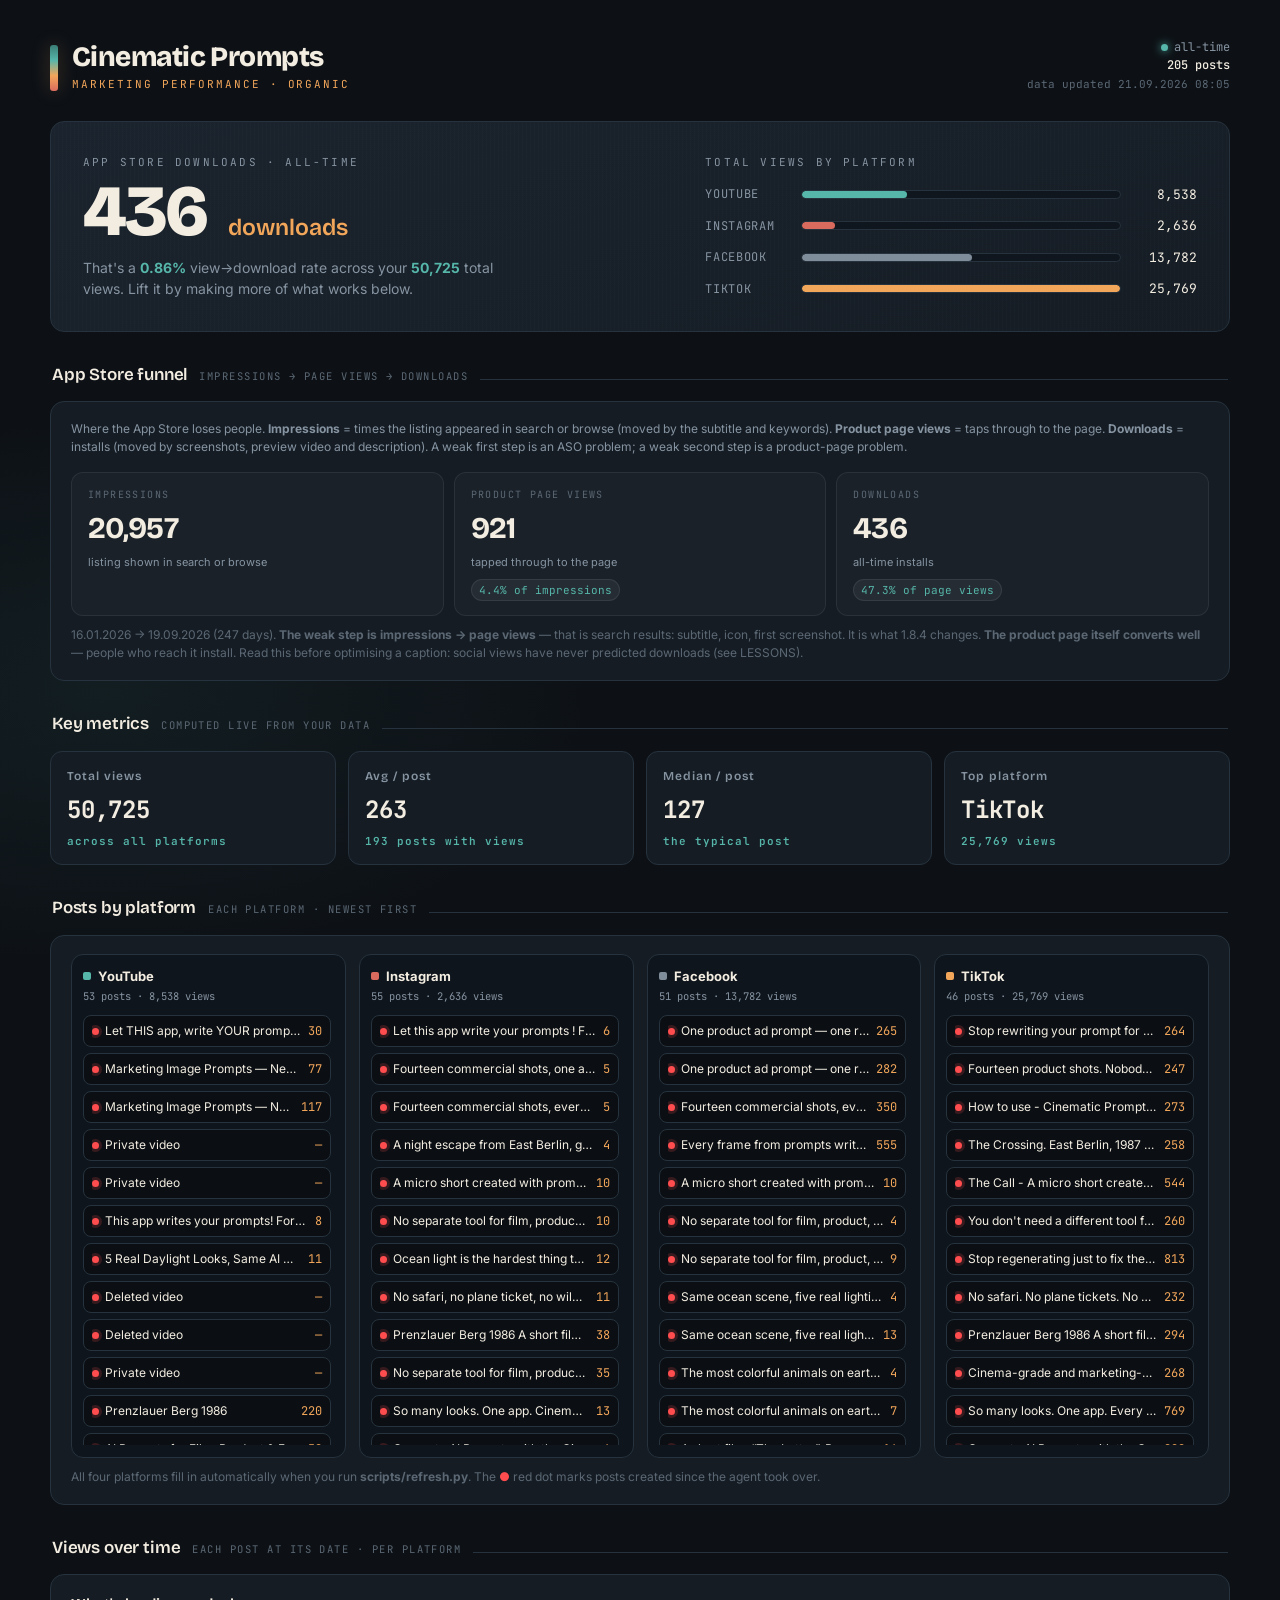
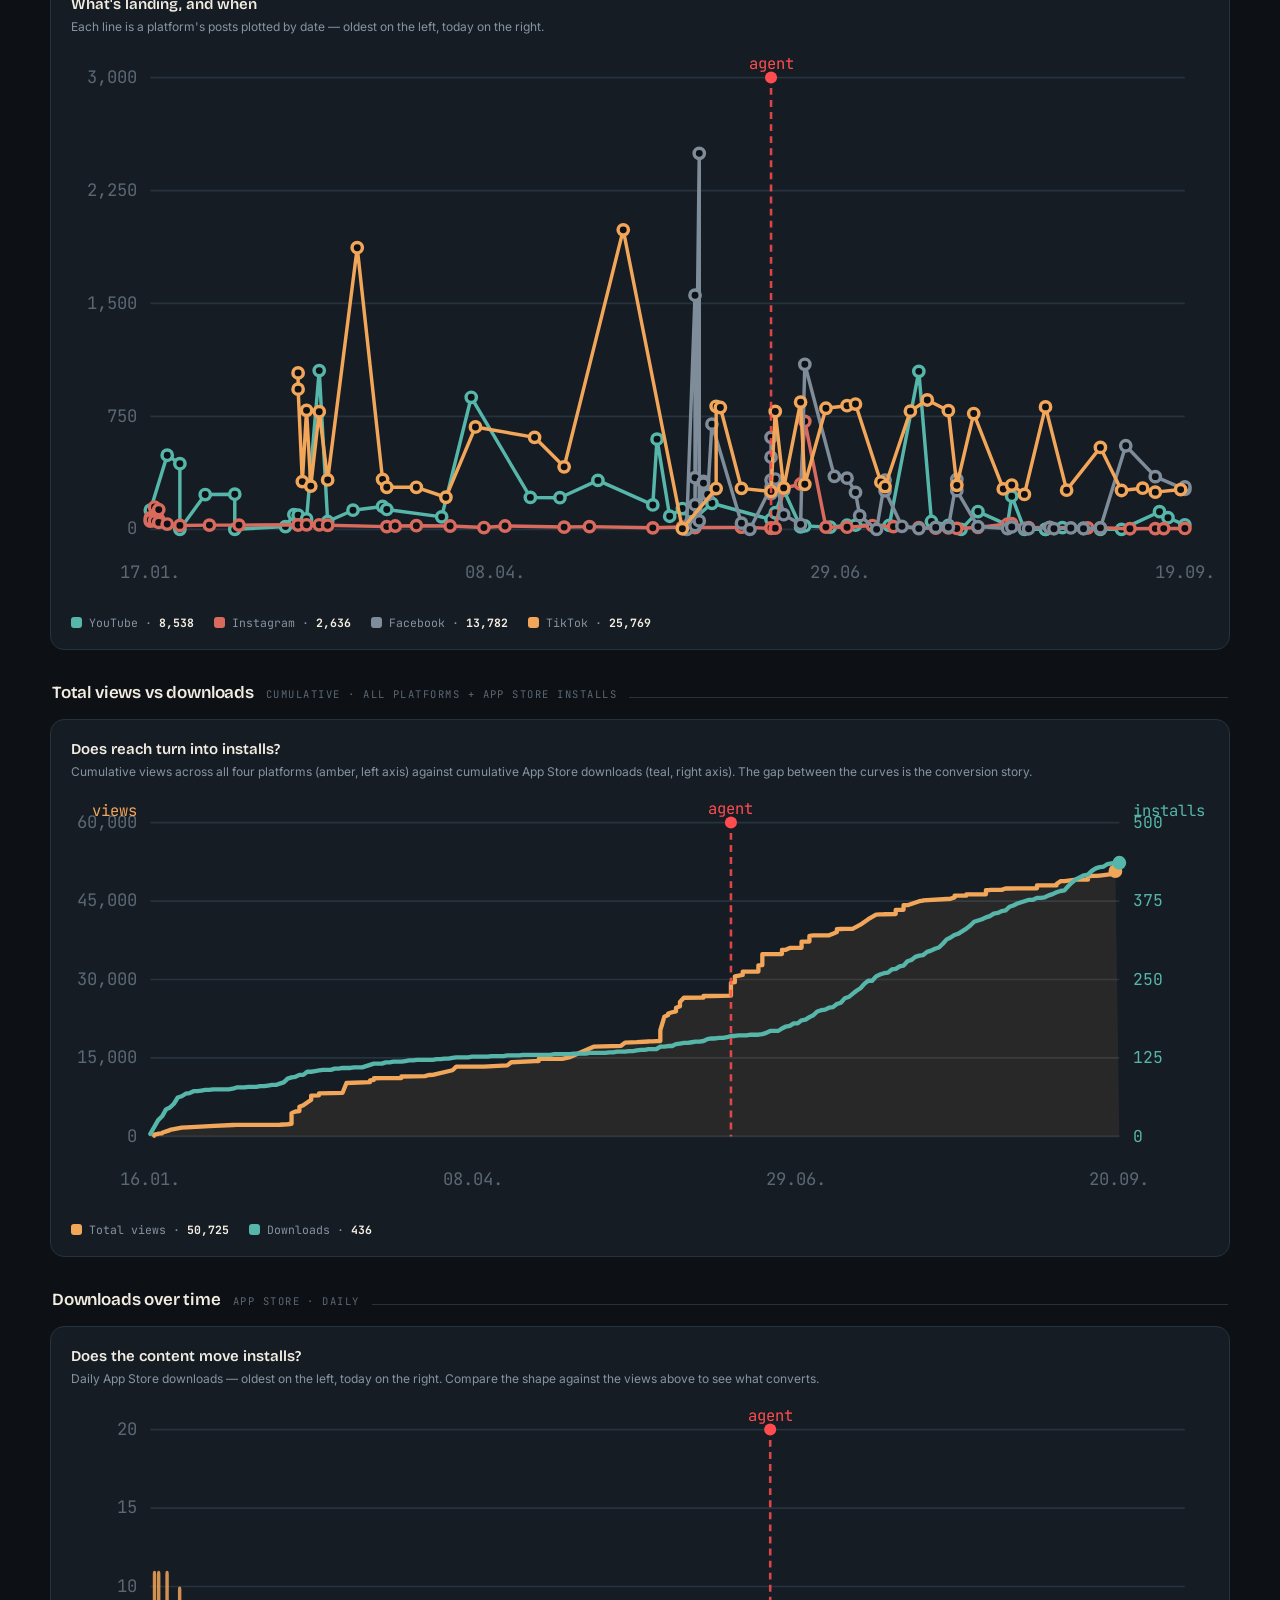
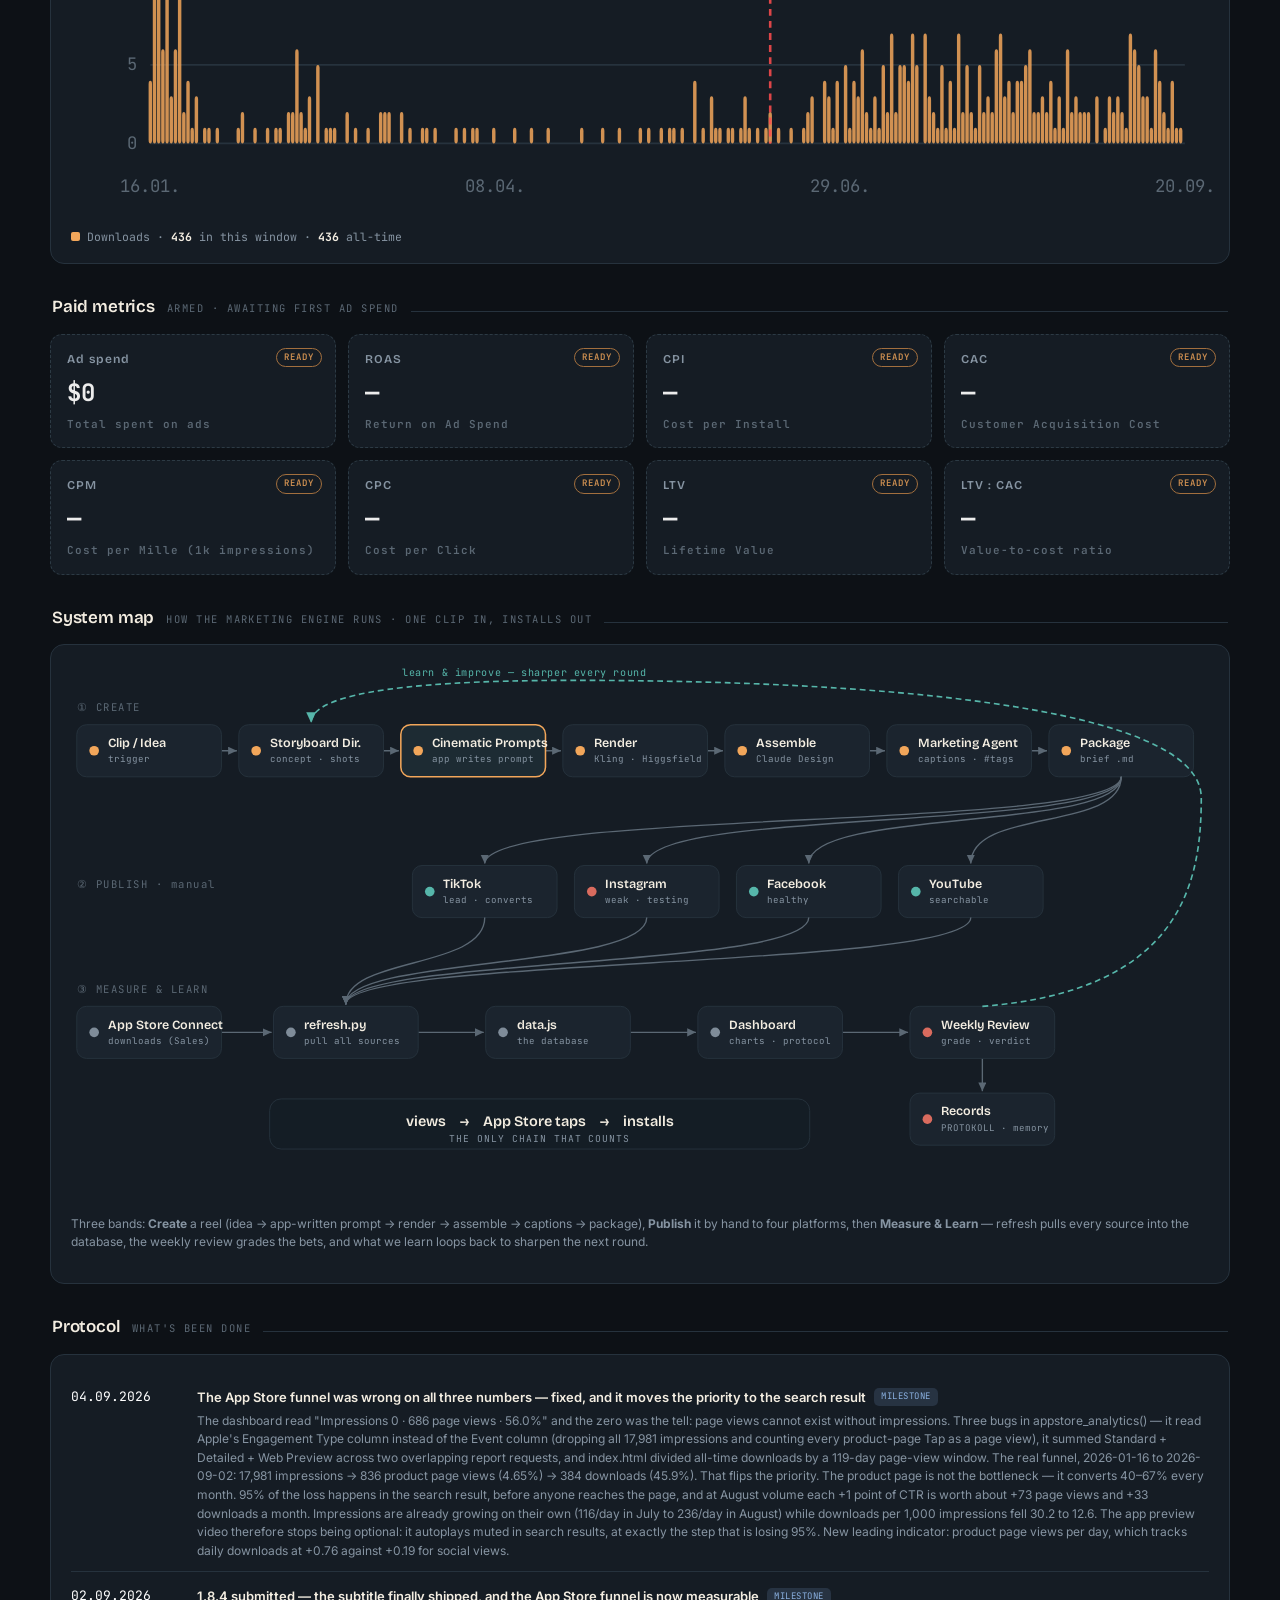
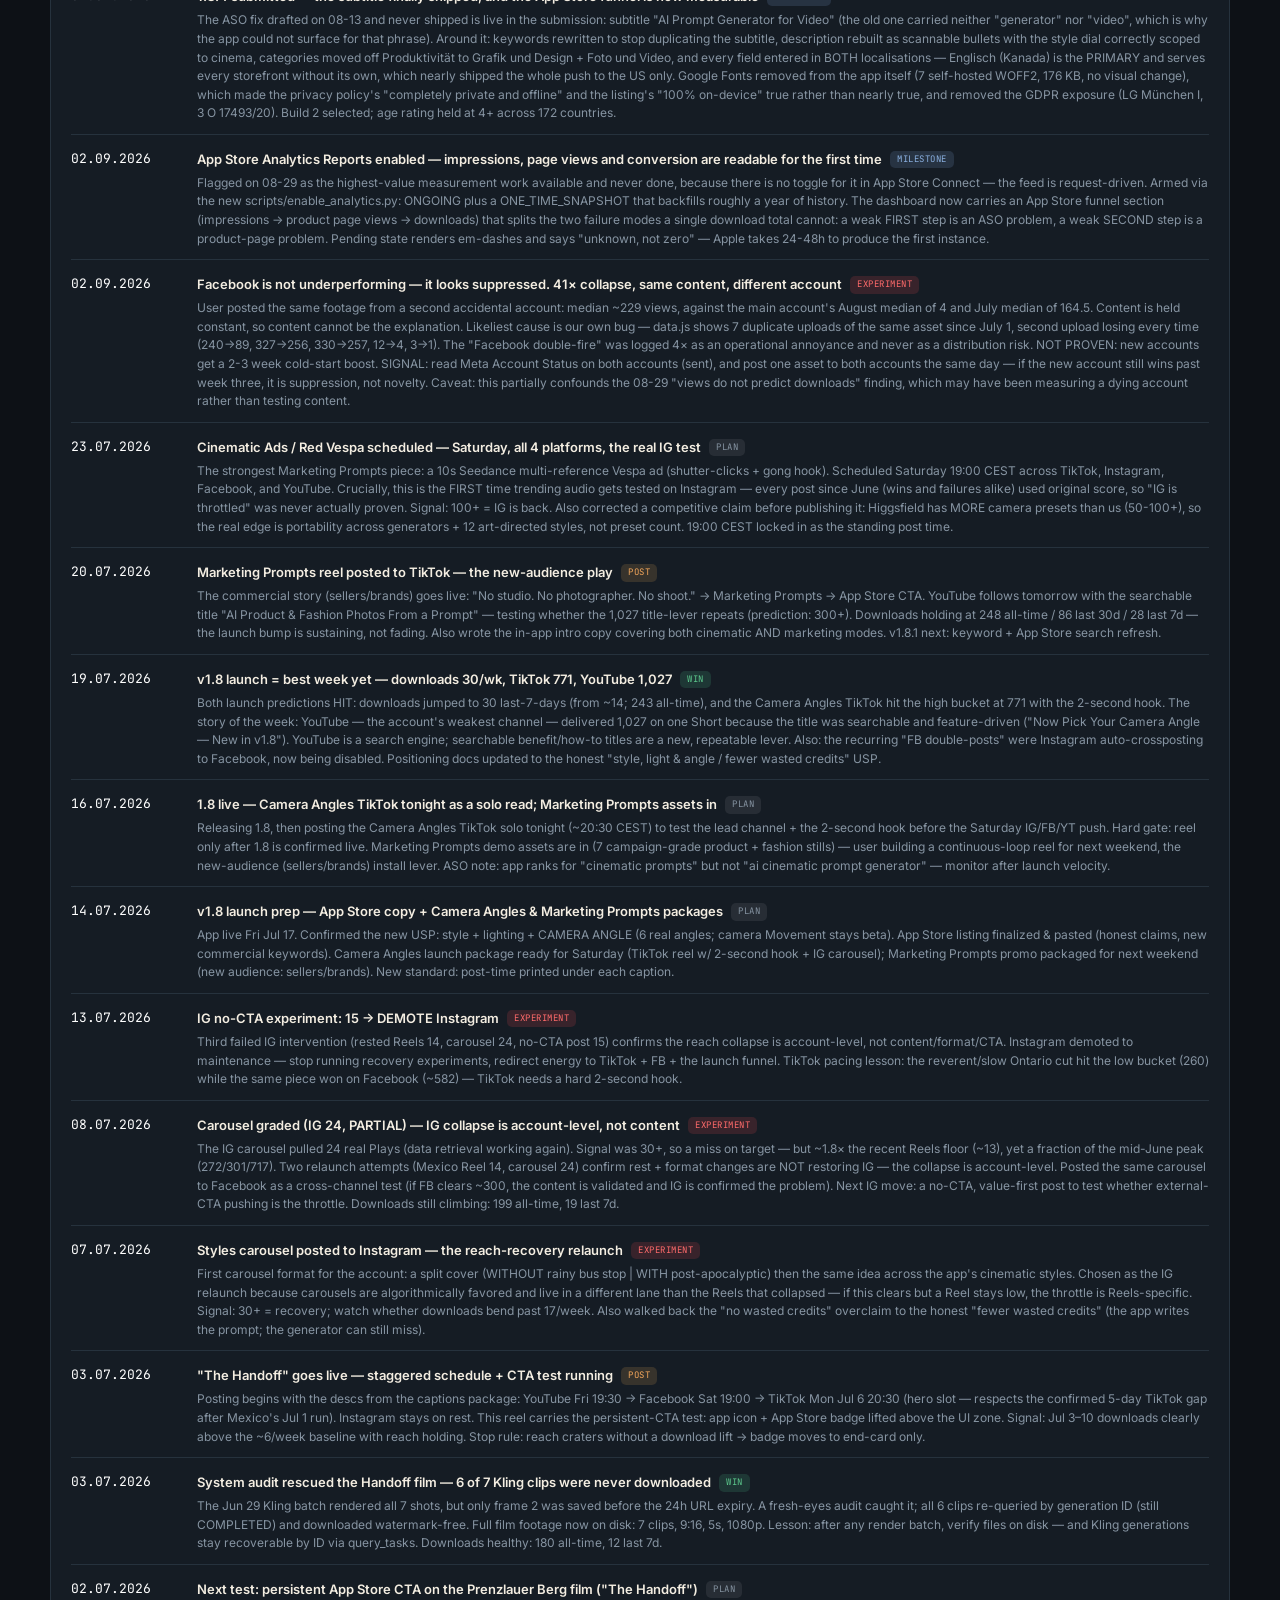
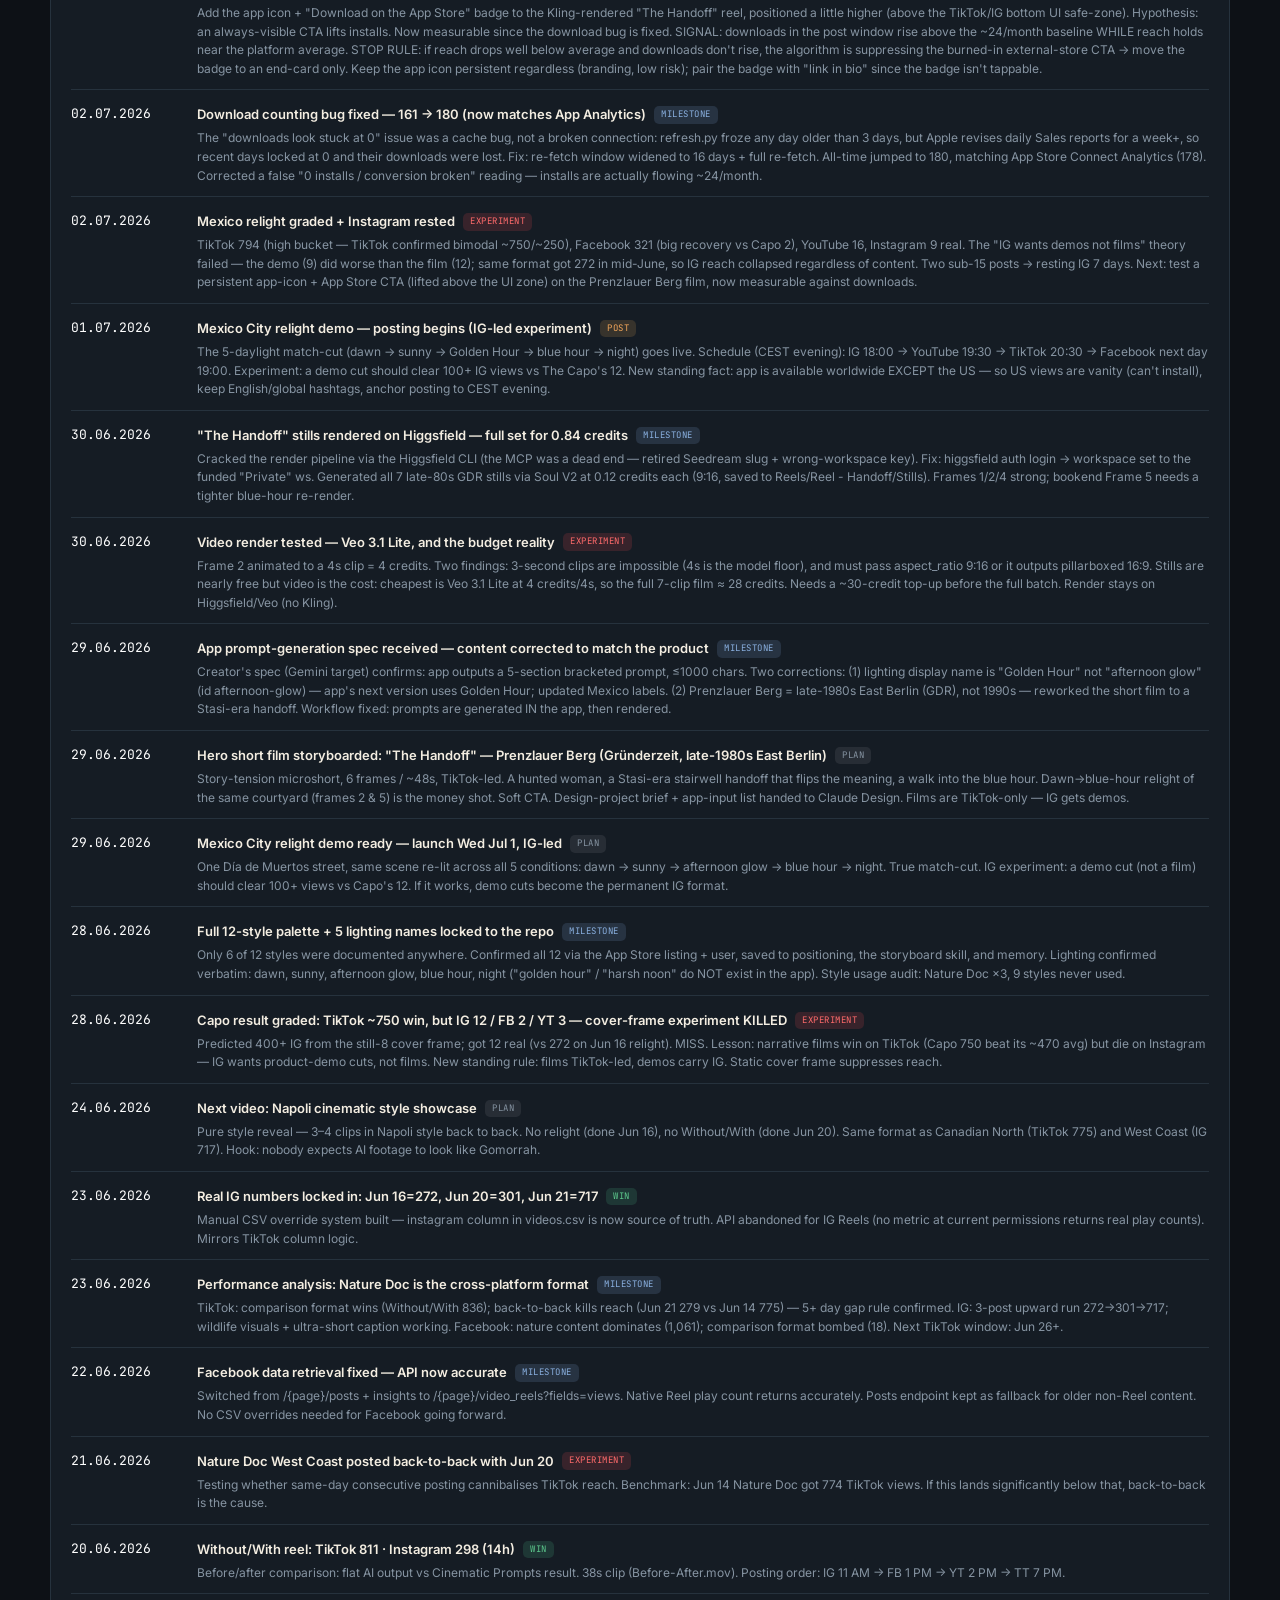
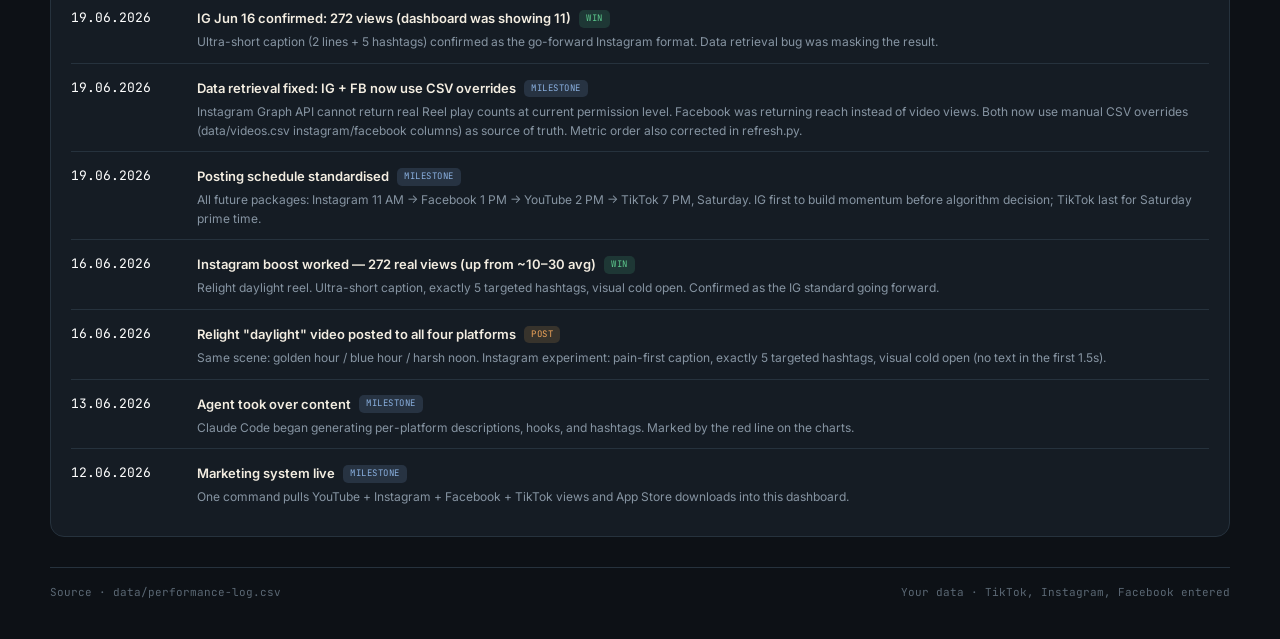
==== commit 517f3fa0: "Sync working state: packages, plans, brand assets, refreshed data Brings the repo up to date with ev" ====
--- a/dashboard/index.html
+++ b/dashboard/index.html
@@ -55,6 +55,16 @@
   .fill{height:100%;width:0;border-radius:6px;transition:width .7s cubic-bezier(.2,.7,.2,1)}
   .meter-row .val{font-family:"JetBrains Mono",monospace;font-size:13px;text-align:right;color:var(--ink)}
 
+  .funnel{display:grid;grid-template-columns:repeat(3,1fr);gap:10px;margin:16px 0 6px}
+  @media(max-width:640px){.funnel{grid-template-columns:1fr}}
+  .fstep{position:relative;background:#ffffff06;border:1px solid #ffffff12;border-radius:12px;padding:14px 16px}
+  .fstep .flabel{font-family:"JetBrains Mono",monospace;font-size:10px;letter-spacing:.14em;text-transform:uppercase;color:var(--faint)}
+  .fstep .fnum{font-family:"Bricolage Grotesque",sans-serif;font-weight:700;font-size:30px;letter-spacing:-.03em;margin-top:4px}
+  .fstep .fsub{font-size:11px;color:var(--muted);margin-top:3px}
+  .fstep.pending .fnum{color:var(--faint)}
+  .frate{display:inline-block;font-family:"JetBrains Mono",monospace;font-size:11px;padding:2px 7px;border-radius:99px;margin-top:8px;
+         background:#ffffff0d;border:1px solid #ffffff14;color:var(--teal)}
+  .frate.weak{color:var(--rose)}
   .head{display:flex;align-items:baseline;gap:12px;margin:30px 2px 14px;flex-wrap:wrap}
   .head h2{font-family:"Bricolage Grotesque",sans-serif;font-weight:600;font-size:17px;letter-spacing:-.01em}
   .head .tag{font-family:"JetBrains Mono",monospace;font-size:10.5px;letter-spacing:.14em;text-transform:uppercase;color:var(--faint)}
@@ -181,6 +191,14 @@
     </div>
   </div>
 
+  <!-- APP STORE FUNNEL -->
+  <div class="head rev"><h2>App Store funnel</h2><span class="tag">impressions → page views → downloads</span><div class="rule"></div></div>
+  <div class="card rev">
+    <div class="cap">Where the App Store loses people. <b>Impressions</b> = times the listing appeared in search or browse (moved by the subtitle and keywords). <b>Product page views</b> = taps through to the page. <b>Downloads</b> = installs (moved by screenshots, preview video and description). A weak first step is an ASO problem; a weak second step is a product-page problem.</div>
+    <div class="funnel" id="funnel"></div>
+    <div class="hint" id="funnelNote"></div>
+  </div>
+
   <!-- KPIs -->
   <div class="head rev"><h2>Key metrics</h2><span class="tag">computed live from your data</span><div class="rule"></div></div>
   <div class="kpis rev" id="kpis"></div>
@@ -346,7 +364,7 @@
 
 function updateStamp(){
   const u = document.getElementById('updated'); if(!u) return;
-  if (D.updated) u.textContent = 'data updated ' + D.updated.replace('T',' ').slice(0,16);
+  if (D.updated) u.textContent = 'data updated ' + deDate(D.updated) + ' ' + String(D.updated).slice(11,16);
   else u.textContent = 'no data yet — run refresh.py';
 }
 
@@ -449,7 +467,7 @@
   for(let g=0;g<=4;g++){const val=vTop*g/4,yy=yL(val);
     s+=`<line class="gridline" x1="${pad.l}" y1="${yy}" x2="${W-pad.r}" y2="${yy}"/><text class="axis" x="${pad.l-8}" y="${yy+3}" text-anchor="end">${fmt(val)}</text>`;}
   for(let k=0;k<=3;k++){const t=tmin+(tmax-tmin)*k/3;
-    s+=`<text class="axis" x="${x(t)}" y="${H-14}" text-anchor="middle">${new Date(t).toLocaleDateString('en-US',{month:'short',day:'numeric'})}</text>`;}
+    s+=`<text class="axis" x="${x(t)}" y="${H-14}" text-anchor="middle">${new Date(t).toLocaleDateString('de-DE',{day:'2-digit',month:'2-digit'})}</text>`;}
   seriesPts.forEach(s2=>{
     const pts=s2.pts.map(p=>({x:x(p.ts),y:yL(p.v)}));
     if(pts.length>=2) s+=`<polyline fill="none" stroke="${s2.col}" stroke-width="2" stroke-linejoin="round" stroke-linecap="round" points="${pts.map(p=>p.x+','+p.y).join(' ')}"/>`;
@@ -459,7 +477,7 @@
   const tkTs=Date.parse(CLAUDE_START);
   if(!isNaN(tkTs)&&tkTs>=tmin&&tkTs<=tmax){
     const mx=x(tkTs), anchor= mx>W-55?'end':(mx<pad.l+25?'start':'middle');
-    s+=`<line x1="${mx}" y1="${pad.t-1}" x2="${mx}" y2="${pad.t+ih}" stroke="#ff4d4f" stroke-width="1.5" stroke-dasharray="4 3" opacity=".85"><title>Agent took over — ${new Date(tkTs).toLocaleDateString()}</title></line>`;
+    s+=`<line x1="${mx}" y1="${pad.t-1}" x2="${mx}" y2="${pad.t+ih}" stroke="#ff4d4f" stroke-width="1.5" stroke-dasharray="4 3" opacity=".85"><title>Agent took over — ${new Date(tkTs).toLocaleDateString('de-DE')}</title></line>`;
     s+=`<circle cx="${mx}" cy="${pad.t}" r="3.5" fill="#ff4d4f"/>`;
     s+=`<text x="${mx}" y="${pad.t-5}" text-anchor="${anchor}" fill="#ff4d4f" style="font-size:9px;font-family:'JetBrains Mono',monospace">agent</text>`;
   }
@@ -494,7 +512,7 @@
   for(let g=0;g<=4;g++){const yy=yD(dTop*g/4);
     s+=`<text x="${W-pad.r+8}" y="${yy+3}" text-anchor="start" style="font-size:9.5px;font-family:'JetBrains Mono',monospace" fill="var(--teal)">${fmt(dTop*g/4)}</text>`;}
   for(let k=0;k<=3;k++){const t=tmin+(tmax-tmin)*k/3;
-    s+=`<text class="axis" x="${x(t)}" y="${H-14}" text-anchor="middle">${new Date(t).toLocaleDateString('en-US',{month:'short',day:'numeric'})}</text>`;}
+    s+=`<text class="axis" x="${x(t)}" y="${H-14}" text-anchor="middle">${new Date(t).toLocaleDateString('de-DE',{day:'2-digit',month:'2-digit'})}</text>`;}
   // axis titles
   s+=`<text x="${pad.l-8}" y="${pad.t-4}" text-anchor="end" style="font-size:9px;font-family:'JetBrains Mono',monospace" fill="var(--amber)">views</text>`;
   s+=`<text x="${W-pad.r+8}" y="${pad.t-4}" text-anchor="start" style="font-size:9px;font-family:'JetBrains Mono',monospace" fill="var(--teal)">installs</text>`;
@@ -536,15 +554,15 @@
   for(let g=0;g<=dDiv;g++){const val=Math.round(dTop*g/dDiv),yy=y(val);
     s+=`<line class="gridline" x1="${pad.l}" y1="${yy}" x2="${W-pad.r}" y2="${yy}"/><text class="axis" x="${pad.l-8}" y="${yy+3}" text-anchor="end">${val}</text>`;}
   for(let k=0;k<=3;k++){const t=tmin+(tmax-tmin)*k/3;
-    s+=`<text class="axis" x="${x(t)}" y="${H-14}" text-anchor="middle">${new Date(t).toLocaleDateString('en-US',{month:'short',day:'numeric'})}</text>`;}
+    s+=`<text class="axis" x="${x(t)}" y="${H-14}" text-anchor="middle">${new Date(t).toLocaleDateString('de-DE',{day:'2-digit',month:'2-digit'})}</text>`;}
   const bw=daily.length>1?Math.max(2,iw/daily.length*0.7):8;
   daily.forEach(p=>{if(p.n<=0)return;const h=ih-(y(p.n)-pad.t);
-    s+=`<rect x="${x(p.ts)-bw/2}" y="${y(p.n)}" width="${bw}" height="${h}" rx="2" fill="var(--amber)" opacity=".85"><title>${new Date(p.ts).toLocaleDateString()}: ${p.n} downloads</title></rect>`;});
+    s+=`<rect x="${x(p.ts)-bw/2}" y="${y(p.n)}" width="${bw}" height="${h}" rx="2" fill="var(--amber)" opacity=".85"><title>${new Date(p.ts).toLocaleDateString('de-DE')}: ${p.n} downloads</title></rect>`;});
   // red marker: where the agent (Claude) took over content
   const tkTs=Date.parse(CLAUDE_START);
   if(!isNaN(tkTs)&&tkTs>=tmin&&tkTs<=tmax){
     const mx=x(tkTs), anchor= mx>W-55?'end':(mx<pad.l+25?'start':'middle');
-    s+=`<line x1="${mx}" y1="${pad.t-1}" x2="${mx}" y2="${pad.t+ih}" stroke="#ff4d4f" stroke-width="1.5" stroke-dasharray="4 3" opacity=".85"><title>Agent took over — ${new Date(tkTs).toLocaleDateString()}</title></line>`;
+    s+=`<line x1="${mx}" y1="${pad.t-1}" x2="${mx}" y2="${pad.t+ih}" stroke="#ff4d4f" stroke-width="1.5" stroke-dasharray="4 3" opacity=".85"><title>Agent took over — ${new Date(tkTs).toLocaleDateString('de-DE')}</title></line>`;
     s+=`<circle cx="${mx}" cy="${pad.t}" r="3.5" fill="#ff4d4f"/>`;
     s+=`<text x="${mx}" y="${pad.t-5}" text-anchor="${anchor}" fill="#ff4d4f" style="font-size:9px;font-family:'JetBrains Mono',monospace">agent</text>`;
   }
@@ -569,6 +587,10 @@
 /* ===== PROTOCOL — what's been done. Add a line at the TOP for each new action. =====
    tag is one of: milestone | post | experiment | win | plan  (controls the colored label) */
 const PROTOCOL = [
+  {date:'2026-09-04', tag:'milestone', title:'The App Store funnel was wrong on all three numbers — fixed, and it moves the priority to the search result', detail:'The dashboard read "Impressions 0 · 686 page views · 56.0%" and the zero was the tell: page views cannot exist without impressions. Three bugs in appstore_analytics() — it read Apple\'s Engagement Type column instead of the Event column (dropping all 17,981 impressions and counting every product-page Tap as a page view), it summed Standard + Detailed + Web Preview across two overlapping report requests, and index.html divided all-time downloads by a 119-day page-view window. The real funnel, 2026-01-16 to 2026-09-02: 17,981 impressions → 836 product page views (4.65%) → 384 downloads (45.9%). That flips the priority. The product page is not the bottleneck — it converts 40–67% every month. 95% of the loss happens in the search result, before anyone reaches the page, and at August volume each +1 point of CTR is worth about +73 page views and +33 downloads a month. Impressions are already growing on their own (116/day in July to 236/day in August) while downloads per 1,000 impressions fell 30.2 to 12.6. The app preview video therefore stops being optional: it autoplays muted in search results, at exactly the step that is losing 95%. New leading indicator: product page views per day, which tracks daily downloads at +0.76 against +0.19 for social views.'},
+  {date:'2026-09-02', tag:'milestone', title:'1.8.4 submitted — the subtitle finally shipped, and the App Store funnel is now measurable', detail:'The ASO fix drafted on 08-13 and never shipped is live in the submission: subtitle "AI Prompt Generator for Video" (the old one carried neither "generator" nor "video", which is why the app could not surface for that phrase). Around it: keywords rewritten to stop duplicating the subtitle, description rebuilt as scannable bullets with the style dial correctly scoped to cinema, categories moved off Produktivität to Grafik und Design + Foto und Video, and every field entered in BOTH localisations — Englisch (Kanada) is the PRIMARY and serves every storefront without its own, which nearly shipped the whole push to the US only. Google Fonts removed from the app itself (7 self-hosted WOFF2, 176 KB, no visual change), which made the privacy policy\'s "completely private and offline" and the listing\'s "100% on-device" true rather than nearly true, and removed the GDPR exposure (LG München I, 3 O 17493/20). Build 2 selected; age rating held at 4+ across 172 countries.'},
+  {date:'2026-09-02', tag:'milestone', title:'App Store Analytics Reports enabled — impressions, page views and conversion are readable for the first time', detail:'Flagged on 08-29 as the highest-value measurement work available and never done, because there is no toggle for it in App Store Connect — the feed is request-driven. Armed via the new scripts/enable_analytics.py: ONGOING plus a ONE_TIME_SNAPSHOT that backfills roughly a year of history. The dashboard now carries an App Store funnel section (impressions → product page views → downloads) that splits the two failure modes a single download total cannot: a weak FIRST step is an ASO problem, a weak SECOND step is a product-page problem. Pending state renders em-dashes and says "unknown, not zero" — Apple takes 24-48h to produce the first instance.'},
+  {date:'2026-09-02', tag:'experiment', title:'Facebook is not underperforming — it looks suppressed. 41× collapse, same content, different account', detail:'User posted the same footage from a second accidental account: median ~229 views, against the main account\'s August median of 4 and July median of 164.5. Content is held constant, so content cannot be the explanation. Likeliest cause is our own bug — data.js shows 7 duplicate uploads of the same asset since July 1, second upload losing every time (240→89, 327→256, 330→257, 12→4, 3→1). The "Facebook double-fire" was logged 4× as an operational annoyance and never as a distribution risk. NOT PROVEN: new accounts get a 2-3 week cold-start boost. SIGNAL: read Meta Account Status on both accounts (sent), and post one asset to both accounts the same day — if the new account still wins past week three, it is suppression, not novelty. Caveat: this partially confounds the 08-29 "views do not predict downloads" finding, which may have been measuring a dying account rather than testing content.'},
   {date:'2026-07-23', tag:'plan', title:'Cinematic Ads / Red Vespa scheduled — Saturday, all 4 platforms, the real IG test', detail:'The strongest Marketing Prompts piece: a 10s Seedance multi-reference Vespa ad (shutter-clicks + gong hook). Scheduled Saturday 19:00 CEST across TikTok, Instagram, Facebook, and YouTube. Crucially, this is the FIRST time trending audio gets tested on Instagram — every post since June (wins and failures alike) used original score, so "IG is throttled" was never actually proven. Signal: 100+ = IG is back. Also corrected a competitive claim before publishing it: Higgsfield has MORE camera presets than us (50-100+), so the real edge is portability across generators + 12 art-directed styles, not preset count. 19:00 CEST locked in as the standing post time.'},
   {date:'2026-07-20', tag:'post', title:'Marketing Prompts reel posted to TikTok — the new-audience play', detail:'The commercial story (sellers/brands) goes live: "No studio. No photographer. No shoot." → Marketing Prompts → App Store CTA. YouTube follows tomorrow with the searchable title "AI Product & Fashion Photos From a Prompt" — testing whether the 1,027 title-lever repeats (prediction: 300+). Downloads holding at 248 all-time / 86 last 30d / 28 last 7d — the launch bump is sustaining, not fading. Also wrote the in-app intro copy covering both cinematic AND marketing modes. v1.8.1 next: keyword + App Store search refresh.'},
   {date:'2026-07-19', tag:'win', title:'v1.8 launch = best week yet — downloads 30/wk, TikTok 771, YouTube 1,027', detail:'Both launch predictions HIT: downloads jumped to 30 last-7-days (from ~14; 243 all-time), and the Camera Angles TikTok hit the high bucket at 771 with the 2-second hook. The story of the week: YouTube — the account\'s weakest channel — delivered 1,027 on one Short because the title was searchable and feature-driven ("Now Pick Your Camera Angle — New in v1.8"). YouTube is a search engine; searchable benefit/how-to titles are a new, repeatable lever. Also: the recurring "FB double-posts" were Instagram auto-crossposting to Facebook, now being disabled. Positioning docs updated to the honest "style, light & angle / fewer wasted credits" USP.'},
@@ -604,12 +626,13 @@
   {date:'2026-06-13', tag:'milestone', title:'Agent took over content', detail:'Claude Code began generating per-platform descriptions, hooks, and hashtags. Marked by the red line on the charts.'},
   {date:'2026-06-12', tag:'milestone', title:'Marketing system live', detail:'One command pulls YouTube + Instagram + Facebook + TikTok views and App Store downloads into this dashboard.'},
 ];
-function fmtProtoDate(iso){
+/* European date display (DD.MM.YYYY) everywhere on the page. The DATA stays ISO —
+   data.js keys, sorting and comparisons are untouched; only what a human reads changes. */
+function deDate(iso){
   const m=String(iso||'').match(/^(\d{4})-(\d{2})-(\d{2})/);
-  if(!m) return iso||'';
-  const months=['January','February','March','April','May','June','July','August','September','October','November','December'];
-  return `${m[3]} ${months[+m[2]-1]} ${m[1]}`;
-}
+  return m ? `${m[3]}.${m[2]}.${m[1]}` : (iso||'');
+}
+function fmtProtoDate(iso){ return deDate(iso); }
 function renderProtocol(){
   const host=document.getElementById('protocol'); if(!host) return;
   const sorted=[...PROTOCOL].sort((a,b)=>String(b.date||'').localeCompare(String(a.date||'')));
@@ -619,12 +642,69 @@
   </div>`).join('');
 }
 
+/* ---------- App Store funnel: impressions → page views → downloads ----------
+   Source: Analytics Reports API (armed 2026-09-02), written to DASH.funnel by
+   refresh.py. Apple needs ~24-48h after arming to produce the first instance,
+   so the pending state is the normal first-run state, not an error. */
+function renderFunnel(){
+  const host=document.getElementById('funnel'); if(!host) return;
+  const note=document.getElementById('funnelNote');
+  const f=D.funnel||{};
+  const imp=f.impressions, pv=f.pageViews;
+  const pending=!(imp>0||pv>0);
+
+  /* Window-match the download number to the funnel window. DOWNLOADS is all-time
+     (from first release); the funnel series starts whenever Apple's analytics
+     history starts. Dividing one by the other invented a 56% conversion rate on
+     2026-09-04 — a fifth higher than the truth — because 384 all-time installs
+     were being measured against a 119-day slice of page views. */
+  const from=f.from||(f.series&&f.series[0]&&f.series[0].d), to=f.to||(f.series&&f.series.slice(-1)[0]&&f.series.slice(-1)[0].d);
+  const dlWin=(D.daily||[]).filter(x=>(!from||x.d>=from)&&(!to||x.d<=to)).reduce((a,x)=>a+(x.n||0),0);
+  const dl=dlWin||DOWNLOADS;
+  const windowed=dlWin>0&&dlWin!==DOWNLOADS;
+
+  const pct=(a,b)=>(b>0&&a>=0)?((a/b)*100):null;
+  const step=(label,val,sub,rate,rateLabel,weakUnder)=>{
+    const weak = rate!==null && rate!==undefined && weakUnder!==undefined && rate<weakUnder;
+    return `<div class="fstep${pending?' pending':''}">
+      <div class="flabel">${label}</div>
+      <div class="fnum">${val===null||val===undefined?'—':fmt(val)}</div>
+      <div class="fsub">${sub}</div>
+      ${rate===null||rate===undefined?'':`<span class="frate${weak?' weak':''}">${rate.toFixed(1)}% ${rateLabel}</span>`}
+    </div>`;
+  };
+
+  host.innerHTML =
+    step('Impressions', pending?null:imp, 'listing shown in search or browse', null, '') +
+    step('Product page views', pending?null:pv, 'tapped through to the page',
+         pending?null:pct(pv,imp), 'of impressions', 3) +
+    step('Downloads', pending?null:dl, windowed?'installs in this window':'all-time installs',
+         pending?null:pct(dl,pv), 'of page views', 25);
+
+  if(!note) return;
+  if(pending){
+    note.innerHTML='<b>Waiting for Apple.</b> The Analytics Reports feed was armed on 2026-09-02; '+
+      'the first daily instance takes ~24–48h, and the one-time snapshot backfills about a year of '+
+      'history. Run <b>./run.sh</b> after that and this fills in. Until then the numbers above are '+
+      'genuinely unknown — not zero.';
+  } else {
+    const r1=pct(pv,imp), r2=pct(dl,pv);
+    note.innerHTML=`${deDate(from)} → ${deDate(to)} (${f.days||0} days)`+
+      (windowed?`, downloads counted over the same window (all-time: ${fmt(DOWNLOADS)})`:'')+'. '+
+      (r1!==null&&r1<5?'<b>The weak step is impressions → page views</b> — that is search results: subtitle, icon, first screenshot. It is what 1.8.4 changes. ':'')+
+      (r2!==null&&r2>=25?'<b>The product page itself converts well</b> — people who reach it install. ':'')+
+      (r2!==null&&r2<25?'<b>Page views are not converting to installs</b> — that is the product page: screenshots, preview video, description. ':'')+
+      'Read this before optimising a caption: social views have never predicted downloads (see LESSONS).';
+  }
+}
+
 /* ---------- reveal ---------- */
 const io=new IntersectionObserver(es=>es.forEach(e=>{if(e.isIntersecting){e.target.classList.add('in');io.unobserve(e.target);}}),{threshold:.12});
 document.querySelectorAll('.rev').forEach(el=>io.observe(el));
 
 renderPlatforms();
 recompute();
+renderFunnel();
 renderProtocol();
 updateStamp();
 </script>
